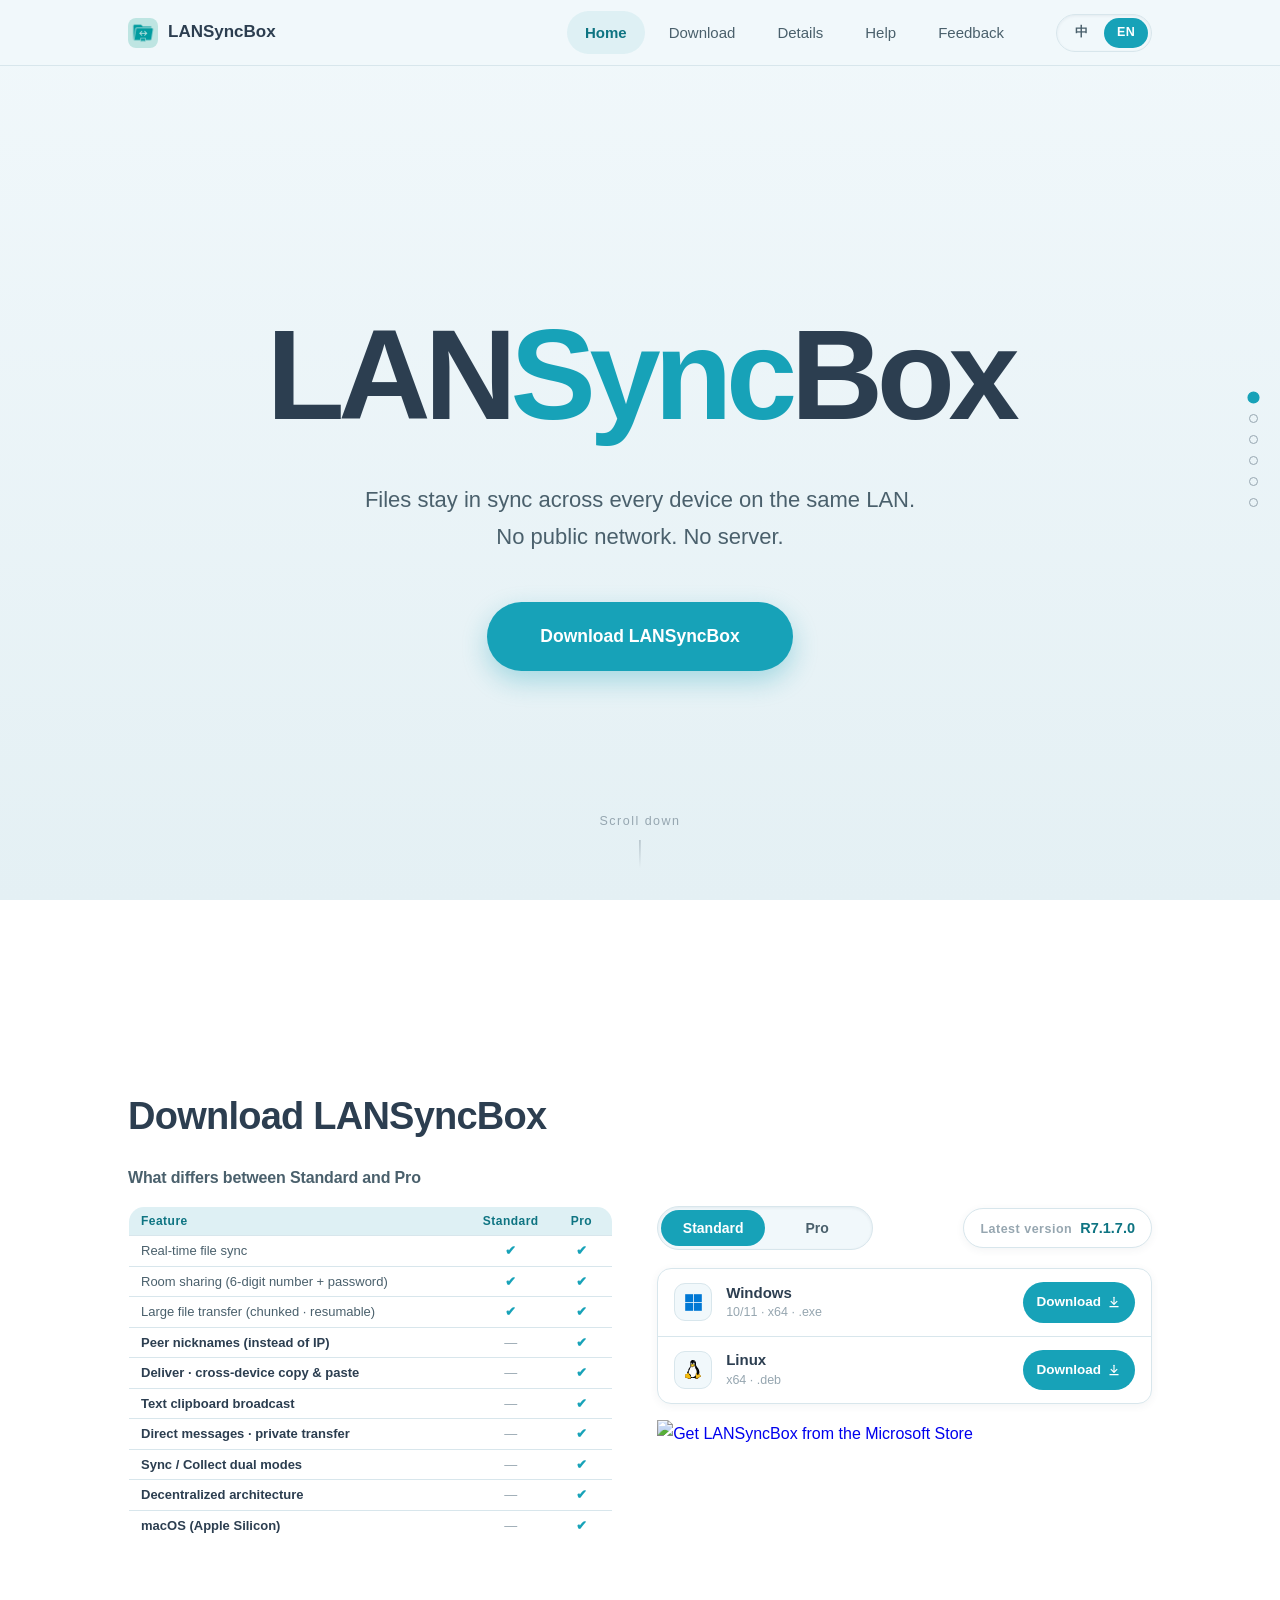
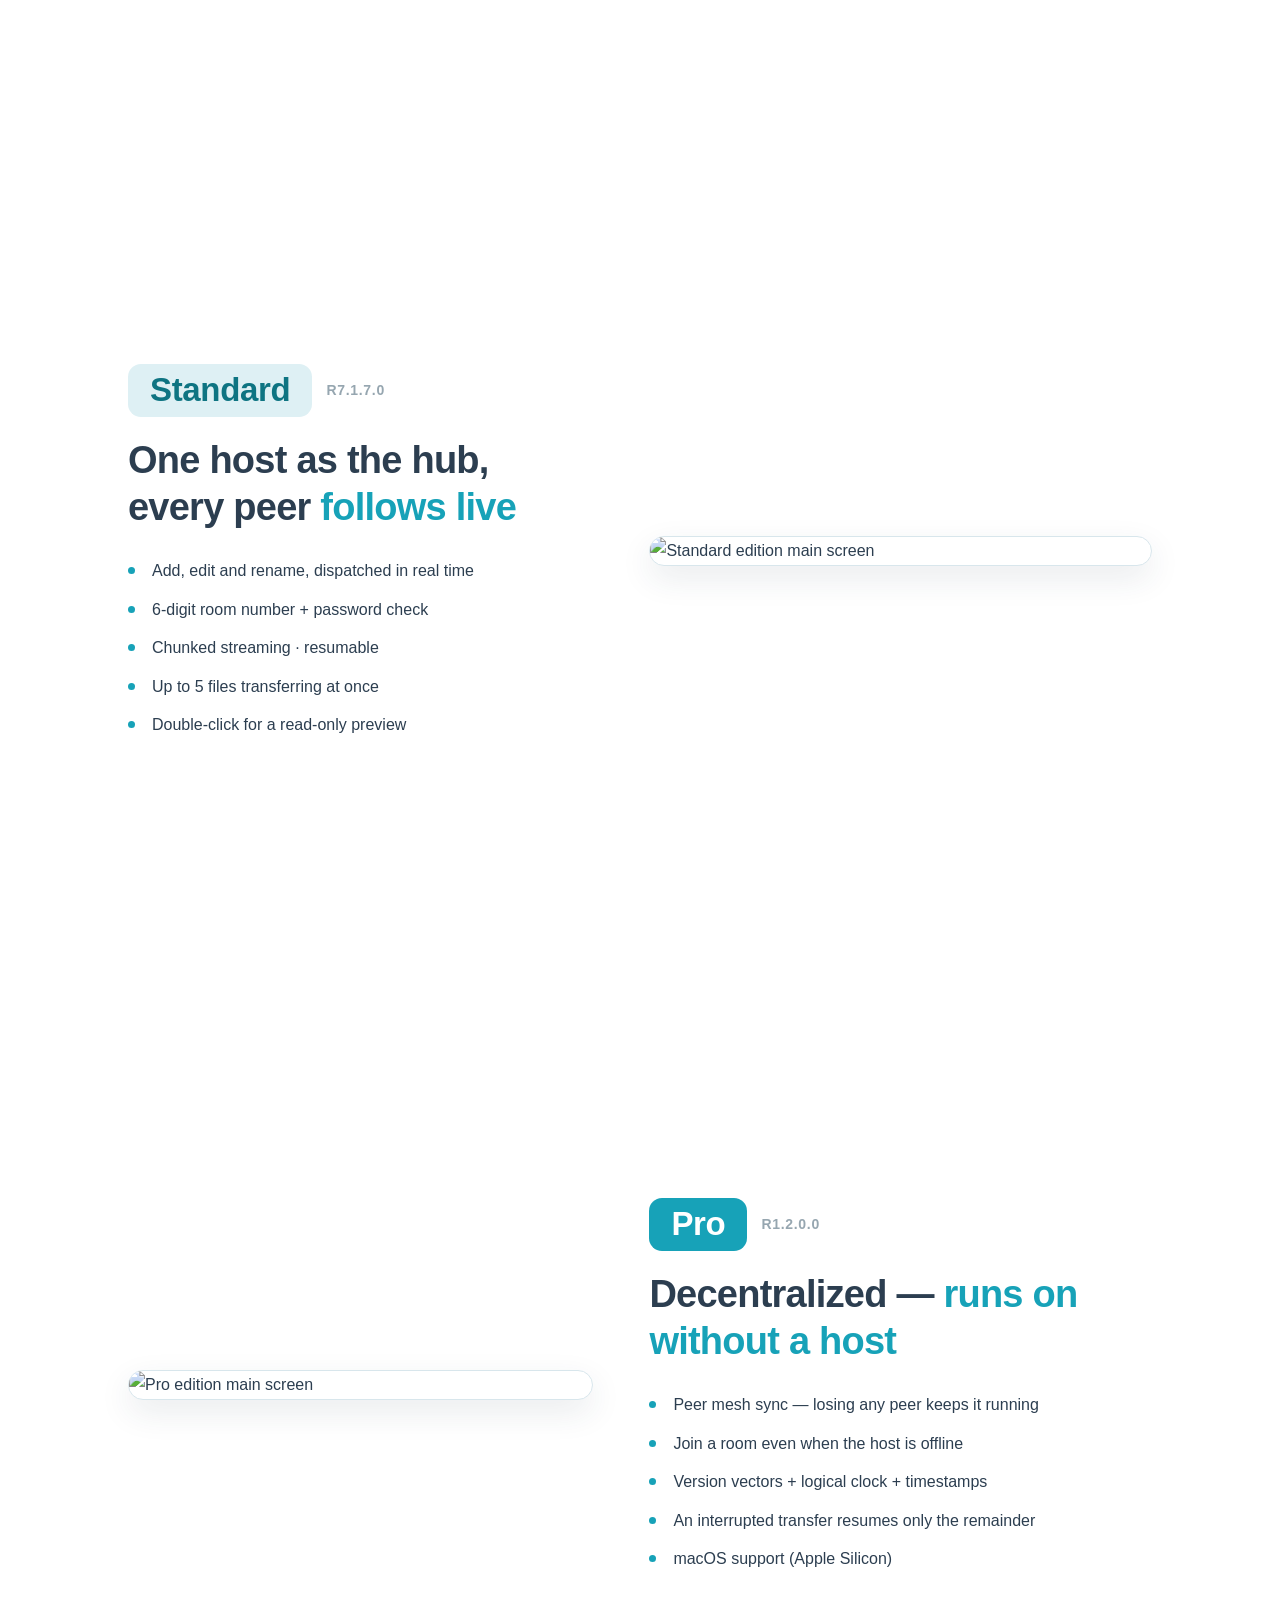
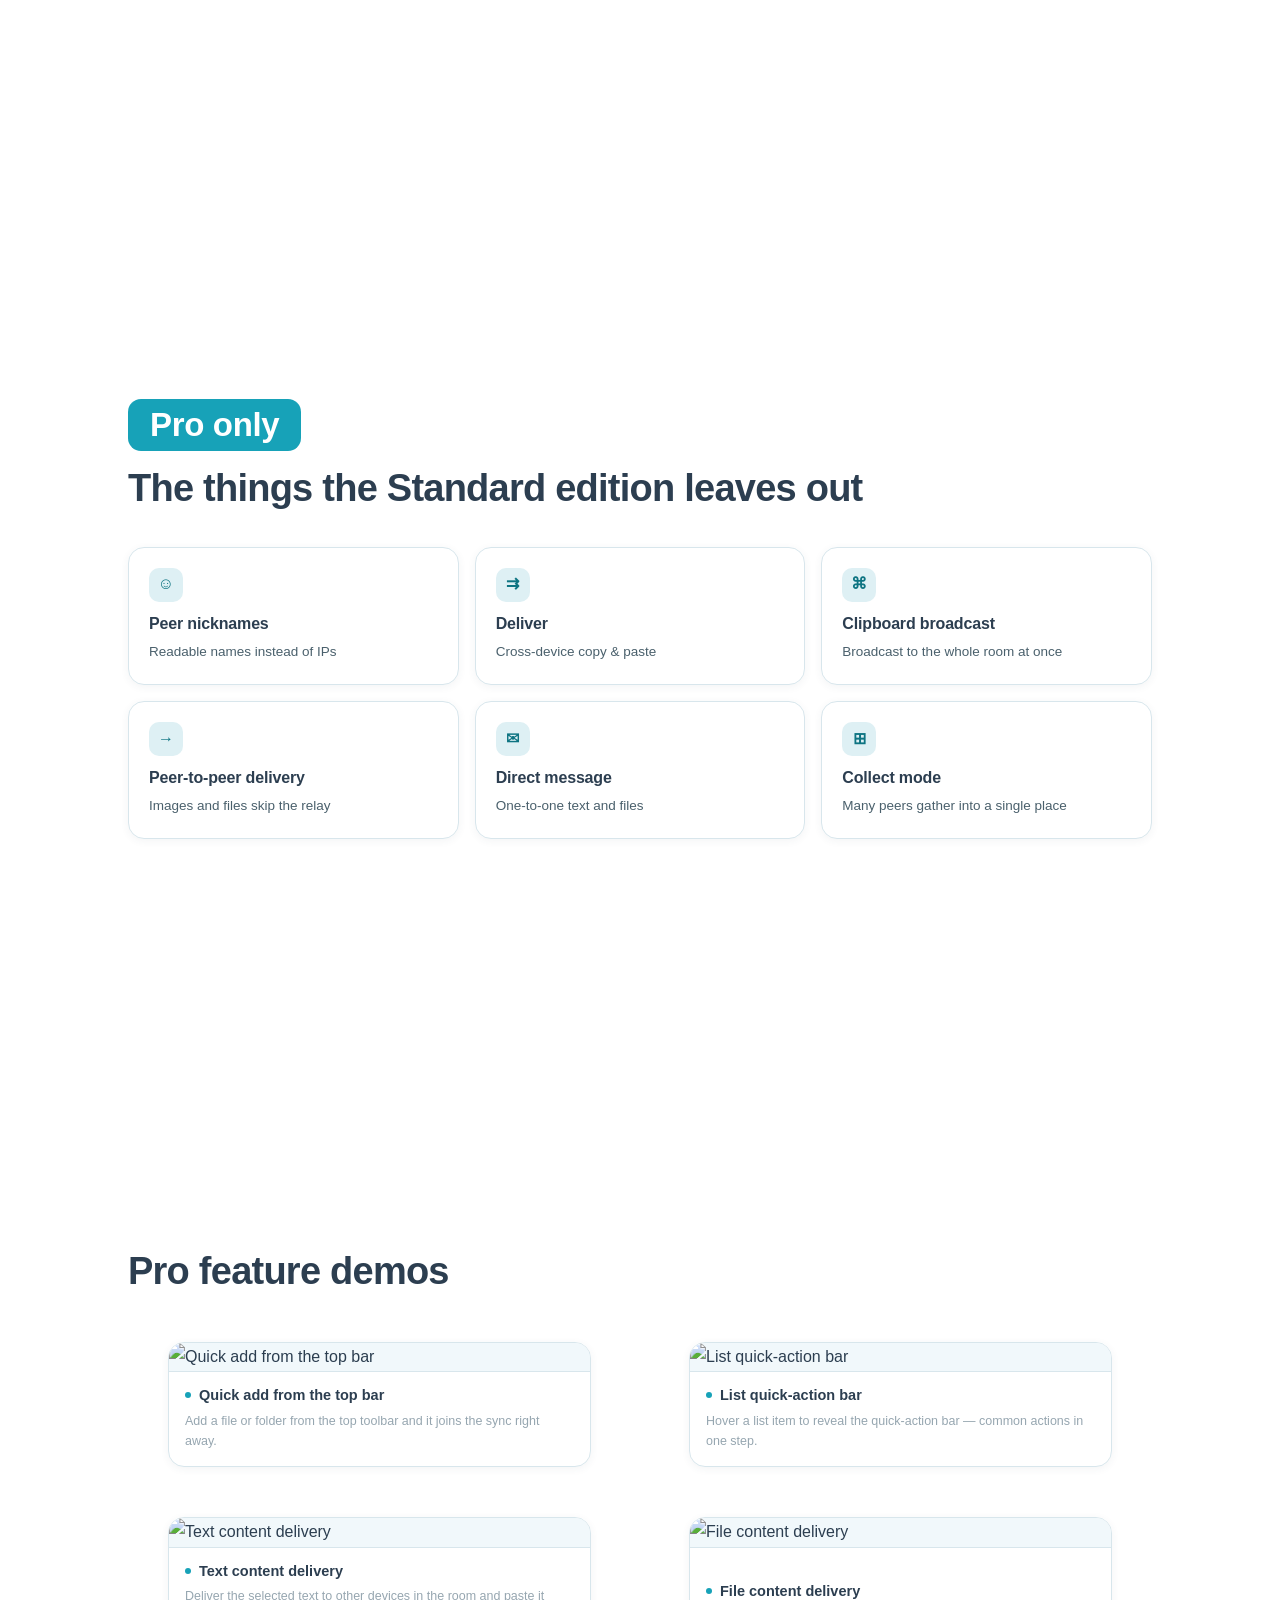
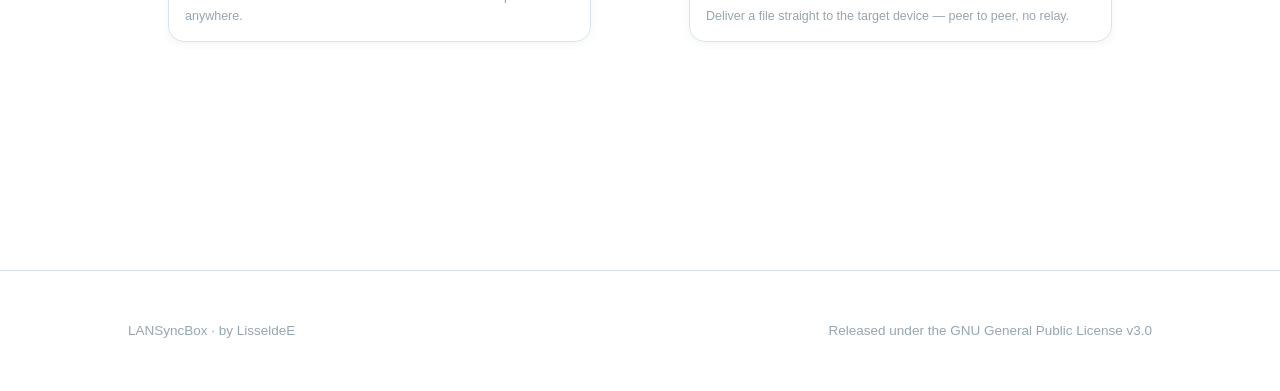
==== en/index.html @ ac117032 "26.10.16.1" ====
<!DOCTYPE html>
<html lang="en">
<head>
    <meta charset="UTF-8">
    <meta name="viewport" content="width=device-width, initial-scale=1.0">
    <title>LANSyncBox · Real-time LAN File Sync</title>
    <meta name="description" content="LANSyncBox is a cross-platform tool built for real-time file synchronization over a local network.">
    <link rel="icon" href="../assets/images/icon/lansyncbox.ico" type="image/x-icon">
    <link rel="stylesheet" href="../assets/css/style.css">
    <style>
        /* ---------- Page loader (ported from the author's site, recolored) ---------- */
        .page-loader {
            position: fixed; top: 0; left: 0; width: 100%; height: 100%;
            background: linear-gradient(180deg, #F1F8FB 0%, #E4F0F4 100%);
            display: flex; flex-direction: column; align-items: center; justify-content: center;
            z-index: 9999;
            transition: opacity .4s ease, visibility .4s ease;
        }
        .page-loader.fade-out { opacity: 0; visibility: hidden; pointer-events: none; }
        /* Skewed scanning bar */
        .loader-scanner {
            width: 80px; height: 8px; background: #D8E6EC;
            transform: skewX(-20deg); border-radius: 2px;
            position: relative; overflow: hidden;
            box-shadow: 0 0 10px rgba(23, 162, 184, .12);
        }
        .loader-scanner::before {
            content: ''; position: absolute; top: 0; left: 0; width: 30%; height: 100%;
            background: linear-gradient(90deg, transparent 0%, #17A2B8 50%, transparent 100%);
            animation: loaderScan 1.2s ease-in-out infinite;
        }
        /* Trailing bars */
        .loader-trails { display: flex; gap: 4px; margin-top: 6px; transform: skewX(-20deg); }
        .loader-trail {
            width: 12px; height: 3px; background: #D8E6EC; border-radius: 1px;
            animation: loaderTrail 1.2s ease-in-out infinite;
        }
        .loader-trail:nth-child(1) { animation-delay: 0s; opacity: .3; }
        .loader-trail:nth-child(2) { animation-delay: .15s; opacity: .5; }
        .loader-trail:nth-child(3) { animation-delay: .3s; opacity: .7; }
        .loader-trail:nth-child(4) { animation-delay: .45s; opacity: .9; }
        @keyframes loaderScan { 0% { left: -30%; } 100% { left: 100%; } }
        @keyframes loaderTrail {
            0%, 100% { opacity: .2; background: #D8E6EC; }
            50% { opacity: 1; background: #17A2B8; }
        }
        .loader-text { margin-top: 1.2rem; font-size: .85rem; color: #96A6B0; letter-spacing: .08em; }
        @media (prefers-reduced-motion: reduce) {
            .loader-scanner::before, .loader-trail { animation: none; }
        }
    </style>
</head>
<body>

<!-- Page loader -->
<div class="page-loader" id="pageLoader">
    <div class="loader-scanner"></div>
    <div class="loader-trails">
        <div class="loader-trail"></div>
        <div class="loader-trail"></div>
        <div class="loader-trail"></div>
        <div class="loader-trail"></div>
    </div>
    <div class="loader-text" data-i18n="loading.default">Loading...</div>
</div>
<script>
    // Fades out as soon as resources are ready, or after a 1.8s timeout — whichever comes first.
    // A 350ms minimum avoids a jarring flash on cached loads.
    (function () {
        var el = document.getElementById('pageLoader');
        if (!el) return;
        var t0 = Date.now(), done = false;
        function hide() {
            if (done) return;
            done = true;
            window.setTimeout(function () {
                el.classList.add('fade-out');
                window.setTimeout(function () { el.style.display = 'none'; }, 460);
            }, Math.max(0, 350 - (Date.now() - t0)));
        }
        if (document.readyState === 'complete') hide();
        else {
            window.addEventListener('load', hide);
            window.setTimeout(hide, 1800);
        }
    })();
</script>

<!-- Navbar -->
<nav class="navbar">
    <div class="container">
        <a class="brand" href="#top">
            <img src="../assets/images/icon/lansyncbox.png" alt="">
            <span>LANSyncBox</span>
        </a>
        <div class="tabs">
            <a class="tab active" href="#top" data-i18n="nav.home" data-nav="home">Home</a>
            <a class="tab" href="#download" data-i18n="nav.download" data-nav="download">Download</a>
            <a class="tab" href="#details" data-i18n="nav.details" data-nav="details">Details</a>
            <a class="tab" href="https://github.com/LisseldeE/LANSyncBox/wiki" target="_blank" rel="noopener" data-i18n="nav.help">Help</a>
            <a class="tab" href="https://github.com/LisseldeE/LANSyncBox/issues" target="_blank" rel="noopener" data-i18n="nav.feedback">Feedback</a>
        </div>
        <div class="lang" data-active="en" role="group" aria-label="语言 / Language">
            <span class="lang-slider" aria-hidden="true"></span>
            <button class="lang-option" type="button" data-lang="zh-cn" aria-pressed="false">中</button>
            <button class="lang-option" type="button" data-lang="en" aria-pressed="false">EN</button>
        </div>
    </div>
</nav>

<span id="top"></span>

<main>

<!-- ===== Segment 1 · Hero ===== -->
<section class="screen hero-min">
    <div class="container">
        <h1 class="title">LAN<span class="accent">Sync</span>Box</h1>
        <p class="tagline"><span data-i18n="hero.tagline.1">Files stay in sync across every device on the same LAN.</span><br><span data-i18n="hero.tagline.2">No public network. No server.</span></p>
        <a class="btn btn-primary btn-lg" href="#download" data-i18n="hero.cta.download">Download LANSyncBox</a>
    </div>
    <div class="scroll-hint" data-i18n="hero.scroll">Scroll down</div>
</section>

<!-- ===== Segment 2 · Download ===== -->
<section class="screen" id="download">
    <div class="container">
        <h2 class="headline" style="margin-bottom:28px" data-i18n="download.headline">Download LANSyncBox</h2>
        <h3 class="dl-sub" data-i18n="compare.headline">What differs between Standard and Pro</h3>
        <div class="dl-grid">

            <!-- Left: condensed comparison -->
            <div class="dl-left">
                <table class="compare compare-mini">
                    <thead>
                        <tr>
                            <th data-i18n="editions.col.feature">Feature</th>
                            <th data-i18n="editions.col.standard">Standard</th>
                            <th data-i18n="editions.col.pro">Pro</th>
                        </tr>
                    </thead>
                    <tbody>
                        <tr><td data-i18n="editions.row.realtime">Real-time file sync</td><td class="yes">✔</td><td class="yes">✔</td></tr>
                        <tr><td data-i18n="editions.row.room">Room sharing (6-digit number + password)</td><td class="yes">✔</td><td class="yes">✔</td></tr>
                        <tr><td data-i18n="editions.row.transfer">Large file transfer (chunked · resumable)</td><td class="yes">✔</td><td class="yes">✔</td></tr>
                        <tr><td class="pro-only" data-i18n="editions.row.nickname">Peer nicknames (instead of IP)</td><td class="no">—</td><td class="yes">✔</td></tr>
                        <tr><td class="pro-only" data-i18n="editions.row.deliver">Deliver · cross-device copy &amp; paste</td><td class="no">—</td><td class="yes">✔</td></tr>
                        <tr><td class="pro-only" data-i18n="editions.row.clipboard">Text clipboard broadcast</td><td class="no">—</td><td class="yes">✔</td></tr>
                        <tr><td class="pro-only" data-i18n="editions.row.dm">Direct messages · private transfer</td><td class="no">—</td><td class="yes">✔</td></tr>
                        <tr><td class="pro-only" data-i18n="editions.row.mode">Sync / Collect dual modes</td><td class="no">—</td><td class="yes">✔</td></tr>
                        <tr><td class="pro-only" data-i18n="editions.row.decentralized">Decentralized architecture</td><td class="no">—</td><td class="yes">✔</td></tr>
                        <tr><td class="pro-only" data-i18n="editions.row.macos">macOS (Apple Silicon)</td><td class="no">—</td><td class="yes">✔</td></tr>
                    </tbody>
                </table>
            </div>

            <!-- Right: edition switch + latest version + per-platform downloads -->
            <div class="dl-right" data-version="std">
                <div class="dl-topbar">
                    <div class="ver-switch" role="group" aria-label="Select edition" data-i18n-aria-label="dl.aria">
                        <span class="ver-slider" aria-hidden="true"></span>
                        <button class="ver-option" type="button" data-version="std" data-i18n="std.name">Standard</button>
                        <button class="ver-option" type="button" data-version="pro" data-i18n="pro.name">Pro</button>
                    </div>
                    <p class="dl-ver" data-edition="std"><span data-i18n="dl.latest">Latest version</span><b data-ver-num="std">R7.1.7.0</b></p>
                    <p class="dl-ver" data-edition="pro"><span data-i18n="dl.latest">Latest version</span><b data-ver-num="pro">R1.2.0.0</b></p>
                </div>

                <div class="dl-panels">
                    <!-- Standard: Windows + Linux — Gitee on the Chinese page, GitHub on the English page -->
                    <div class="dl-panel" data-version="std">
                        <div class="dl-list">
                            <a class="dl-row dl-btn" data-edition="std" data-os="win"
                               href="https://github.com/LisseldeE/LANSyncBox/releases">
                                <span class="dl-row-ico" aria-hidden="true">
                                    <svg viewBox="0 0 24 24" fill="#0078D4" aria-hidden="true"><rect x="1.5" y="1.5" width="10" height="10"/><rect x="12.5" y="1.5" width="10" height="10"/><rect x="1.5" y="12.5" width="10" height="10"/><rect x="12.5" y="12.5" width="10" height="10"/></svg>
                                </span>
                                <span class="dl-plat-info">
                                    <span class="dl-os">Windows</span>
                                    <span class="dl-arch">10/11 · x64 · .exe</span>
                                </span>
                                <span class="dl-row-go"><span data-i18n="dl.download">Download</span>
                                    <svg viewBox="0 0 24 24" aria-hidden="true" fill="none" stroke="currentColor" stroke-width="2" stroke-linecap="round" stroke-linejoin="round"><path d="M12 4v11"/><path d="M7 11l5 5 5-5"/><path d="M5 20h14"/></svg>
                                </span>
                            </a>
                            <a class="dl-row dl-btn" data-edition="std" data-os="linux"
                               href="https://github.com/LisseldeE/LANSyncBox/releases">
                                <span class="dl-row-ico" aria-hidden="true">
                                    <img class="dl-os-tux" src="../assets/images/icon/os-linux.svg" alt="">
                                </span>
                                <span class="dl-plat-info">
                                    <span class="dl-os">Linux</span>
                                    <span class="dl-arch">x64 · .deb</span>
                                </span>
                                <span class="dl-row-go"><span data-i18n="dl.download">Download</span>
                                    <svg viewBox="0 0 24 24" aria-hidden="true" fill="none" stroke="currentColor" stroke-width="2" stroke-linecap="round" stroke-linejoin="round"><path d="M12 4v11"/><path d="M7 11l5 5 5-5"/><path d="M5 20h14"/></svg>
                                </span>
                            </a>
                        </div>
                        <div class="dl-foot">
                            <a class="dl-store" data-edition="std" target="_blank" rel="noopener"
                               href="https://apps.microsoft.com/detail/9nsjvp7fxkm3?referrer=appbadge&amp;mode=full">
                                <img class="dl-ms-badge" data-i18n-src="dl.store.badge"
                                     src="https://get.microsoft.com/images/en-us%20dark.svg"
                                     alt="Get LANSyncBox from the Microsoft Store" data-i18n-alt="dl.store.alt">
                            </a>
                        </div>
                    </div>

                    <!-- Pro: Windows + Linux + macOS — always GitHub -->
                    <div class="dl-panel" data-version="pro">
                        <div class="dl-list">
                            <a class="dl-row dl-btn" data-edition="pro" data-os="win"
                               href="https://github.com/LisseldeE/LANSyncBox/releases">
                                <span class="dl-row-ico" aria-hidden="true">
                                    <svg viewBox="0 0 24 24" fill="#0078D4" aria-hidden="true"><rect x="1.5" y="1.5" width="10" height="10"/><rect x="12.5" y="1.5" width="10" height="10"/><rect x="1.5" y="12.5" width="10" height="10"/><rect x="12.5" y="12.5" width="10" height="10"/></svg>
                                </span>
                                <span class="dl-plat-info">
                                    <span class="dl-os">Windows</span>
                                    <span class="dl-arch">10/11 · x64 · .exe</span>
                                </span>
                                <span class="dl-row-go"><span data-i18n="dl.download">Download</span>
                                    <svg viewBox="0 0 24 24" aria-hidden="true" fill="none" stroke="currentColor" stroke-width="2" stroke-linecap="round" stroke-linejoin="round"><path d="M12 4v11"/><path d="M7 11l5 5 5-5"/><path d="M5 20h14"/></svg>
                                </span>
                            </a>
                            <a class="dl-row dl-btn" data-edition="pro" data-os="linux"
                               href="https://github.com/LisseldeE/LANSyncBox/releases">
                                <span class="dl-row-ico" aria-hidden="true">
                                    <img class="dl-os-tux" src="../assets/images/icon/os-linux.svg" alt="">
                                </span>
                                <span class="dl-plat-info">
                                    <span class="dl-os">Linux</span>
                                    <span class="dl-arch">x64 · .deb</span>
                                </span>
                                <span class="dl-row-go"><span data-i18n="dl.download">Download</span>
                                    <svg viewBox="0 0 24 24" aria-hidden="true" fill="none" stroke="currentColor" stroke-width="2" stroke-linecap="round" stroke-linejoin="round"><path d="M12 4v11"/><path d="M7 11l5 5 5-5"/><path d="M5 20h14"/></svg>
                                </span>
                            </a>
                            <a class="dl-row dl-btn" data-edition="pro" data-os="mac"
                               href="https://github.com/LisseldeE/LANSyncBox/releases">
                                <span class="dl-row-ico" aria-hidden="true">
                                    <svg viewBox="0 0 24 24" fill="#000000"><path d="M12.152 6.896c-.948 0-2.415-1.078-3.96-1.04-2.04.027-3.91 1.183-4.961 3.014-2.117 3.675-.546 9.103 1.519 12.09 1.013 1.454 2.208 3.09 3.792 3.039 1.52-.065 2.09-.987 3.935-.987 1.831 0 2.35.987 3.96.948 1.637-.026 2.676-1.48 3.676-2.948 1.156-1.688 1.636-3.325 1.662-3.415-.039-.013-3.182-1.221-3.22-4.857-.026-3.04 2.48-4.494 2.597-4.559-1.429-2.09-3.623-2.324-4.39-2.376-2-.156-3.675 1.09-4.61 1.09zM15.53 3.83c.843-1.012 1.4-2.427 1.245-3.83-1.207.052-2.662.805-3.532 1.818-.78.896-1.454 2.338-1.273 3.714 1.338.104 2.715-.688 3.559-1.701"/></svg>
                                </span>
                                <span class="dl-plat-info">
                                    <span class="dl-os">macOS</span>
                                    <span class="dl-arch">Apple Silicon · .dmg</span>
                                </span>
                                <span class="dl-row-go"><span data-i18n="dl.download">Download</span>
                                    <svg viewBox="0 0 24 24" aria-hidden="true" fill="none" stroke="currentColor" stroke-width="2" stroke-linecap="round" stroke-linejoin="round"><path d="M12 4v11"/><path d="M7 11l5 5 5-5"/><path d="M5 20h14"/></svg>
                                </span>
                            </a>
                        </div>
                        <div class="dl-foot">
                            <a class="dl-store" data-edition="pro" target="_blank" rel="noopener"
                               href="https://apps.microsoft.com/detail/9n4g6w3rm3q6?referrer=appbadge&amp;mode=full">
                                <img class="dl-ms-badge" data-i18n-src="dl.store.badge"
                                     src="https://get.microsoft.com/images/en-us%20dark.svg"
                                     alt="Get LANSyncBox from the Microsoft Store" data-i18n-alt="dl.store.alt">
                            </a>
                        </div>
                    </div>
                </div>
            </div>

        </div>
    </div>
</section>

<!-- ===== Segment 3 · Standard (navbar "Details" anchor) ===== -->
<section class="screen" id="details">
    <div class="container split">
        <div class="split-text">
            <div class="edition">
                <span class="edition-name" data-i18n="std.name">Standard</span>
                <span class="edition-ver">R7.1.7.0</span>
            </div>
            <h2 class="headline"><span data-i18n="std.headline.pre">One host as the hub, every peer </span><span class="accent" data-i18n="std.headline.acc">follows live</span></h2>
            <ul class="blist">
                <li data-i18n="std.b1">Add, edit and rename, dispatched in real time</li>
                <li data-i18n="std.b2">6-digit room number + password check</li>
                <li data-i18n="std.b3">Chunked streaming · resumable</li>
                <li data-i18n="std.b4">Up to 5 files transferring at once</li>
                <li data-i18n="std.b5">Double-click for a read-only preview</li>
            </ul>
        </div>
        <div class="split-media shot">
            <img src="https://lisseldee.github.io/assets/images/webp/1-1.webp" alt="Standard edition main screen" data-i18n-alt="std.alt">
        </div>
    </div>
</section>

<!-- ===== Segment 4 · Pro ===== -->
<section class="screen">
    <div class="container split flip">
        <div class="split-text">
            <div class="edition is-pro">
                <span class="edition-name" data-i18n="pro.name">Pro</span>
                <span class="edition-ver">R1.2.0.0</span>
            </div>
            <h2 class="headline"><span data-i18n="pro.headline.pre">Decentralized — </span><span class="accent" data-i18n="pro.headline.acc">runs on without a host</span></h2>
            <ul class="blist">
                <li data-i18n="pro.b1">Peer mesh sync — losing any peer keeps it running</li>
                <li data-i18n="pro.b2">Join a room even when the host is offline</li>
                <li data-i18n="pro.b3">Version vectors + logical clock + timestamps</li>
                <li data-i18n="pro.b4">An interrupted transfer resumes only the remainder</li>
                <li data-i18n="pro.b5">macOS support (Apple Silicon)</li>
            </ul>
        </div>
        <div class="split-media shot">
            <img src="https://lisseldee.github.io/assets/images/webp/1p-1.webp" alt="Pro edition main screen" data-i18n-alt="pro.alt">
        </div>
    </div>
</section>

<!-- ===== Segment 5 · Pro only ===== -->
<section class="screen">
    <div class="container">
        <div class="edition is-pro" style="margin-bottom:14px">
            <span class="edition-name" data-i18n="proonly.badge">Pro only</span>
        </div>
        <h2 class="headline" style="margin-bottom:34px" data-i18n="proonly.headline">The things the Standard edition leaves out</h2>
        <div class="tiles">
            <div class="tile">
                <div class="tile-ico">☺</div>
                <h3 data-i18n="proonly.t1.title">Peer nicknames</h3>
                <p data-i18n="proonly.t1.desc">Readable names instead of IPs</p>
            </div>
            <div class="tile">
                <div class="tile-ico">⇉</div>
                <h3 data-i18n="proonly.t2.title">Deliver</h3>
                <p data-i18n="proonly.t2.desc">Cross-device copy &amp; paste</p>
            </div>
            <div class="tile">
                <div class="tile-ico">⌘</div>
                <h3 data-i18n="proonly.t3.title">Clipboard broadcast</h3>
                <p data-i18n="proonly.t3.desc">Broadcast to the whole room at once</p>
            </div>
            <div class="tile">
                <div class="tile-ico">→</div>
                <h3 data-i18n="proonly.t4.title">Peer-to-peer delivery</h3>
                <p data-i18n="proonly.t4.desc">Images and files skip the relay</p>
            </div>
            <div class="tile">
                <div class="tile-ico">✉</div>
                <h3 data-i18n="proonly.t5.title">Direct message</h3>
                <p data-i18n="proonly.t5.desc">One-to-one text and files</p>
            </div>
            <div class="tile">
                <div class="tile-ico">⊞</div>
                <h3 data-i18n="proonly.t6.title">Collect mode</h3>
                <p data-i18n="proonly.t6.desc">Many peers gather into a single place</p>
            </div>
        </div>
    </div>
</section>

<!-- ===== Segment 6 · Pro feature demos ===== -->
<section class="screen">
    <div class="container">
        <h2 class="headline" style="margin-bottom:30px" data-i18n="demos.headline">Pro feature demos</h2>
        <div class="demos">
            <figure class="demo">
                <img src="https://lisseldee.github.io/assets/images/gif/1p-1.gif" alt="Quick add from the top bar" data-i18n-alt="demos.d1.cap" loading="lazy">
                <figcaption>
                    <b data-i18n="demos.d1.cap">Quick add from the top bar</b>
                    <span data-i18n="demos.d1.desc">Add a file or folder from the top toolbar and it joins the sync right away.</span>
                </figcaption>
            </figure>
            <figure class="demo">
                <img src="https://lisseldee.github.io/assets/images/gif/1p-2.gif" alt="List quick-action bar" data-i18n-alt="demos.d2.cap" loading="lazy">
                <figcaption>
                    <b data-i18n="demos.d2.cap">List quick-action bar</b>
                    <span data-i18n="demos.d2.desc">Hover a list item to reveal the quick-action bar — common actions in one step.</span>
                </figcaption>
            </figure>
            <figure class="demo">
                <img src="https://lisseldee.github.io/assets/images/gif/1p-3.gif" alt="Text content delivery" data-i18n-alt="demos.d3.cap" loading="lazy">
                <figcaption>
                    <b data-i18n="demos.d3.cap">Text content delivery</b>
                    <span data-i18n="demos.d3.desc">Deliver the selected text to other devices in the room and paste it anywhere.</span>
                </figcaption>
            </figure>
            <figure class="demo">
                <img src="https://lisseldee.github.io/assets/images/gif/1p-4.gif" alt="File content delivery" data-i18n-alt="demos.d4.cap" loading="lazy">
                <figcaption>
                    <b data-i18n="demos.d4.cap">File content delivery</b>
                    <span data-i18n="demos.d4.desc">Deliver a file straight to the target device — peer to peer, no relay.</span>
                </figcaption>
            </figure>
        </div>
    </div>
</section>

</main>

<footer class="footer">
    <div class="container">
        <span>LANSyncBox · by LisseldeE</span>
        <span data-i18n="footer.license.note">Released under the GNU General Public License v3.0</span>
    </div>
</footer>

<div class="dots" id="dots"></div>

<script src="../assets/js/i18n.js"></script>
<script src="../assets/js/main.js"></script>
</body>
</html>
---- assets/css/style.css ----
/* ============================================================
   LANSyncBox 官网 · 站点样式
   由 temp/web-preview/base.css 与 3.html 的 <style> 合并而成。
   配色（取自既有构建常量，勿改）：
     焦点色 #17A2B8 · 深青 #0E7482 · 浅青 #DEF0F4
     主文字 #2C3E50 · 副文字 #4A606C · 弱文字 #96A6B0
     背景 #F1F8FB → #E4F0F4 · 描边 #D8E6EC
   ============================================================ */

:root {
    --accent: #17A2B8;
    --accent-dark: #0E7482;
    --accent-soft: #DEF0F4;
    --dark: #2C3E50;
    --sub: #4A606C;
    --faint: #96A6B0;
    --bg-top: #F1F8FB;
    --bg-bot: #E4F0F4;
    --line: #D8E6EC;
    --white: #FFFFFF;
    --grey: #6C757D;

    --radius: 14px;
    --radius-lg: 20px;
    --shadow-sm: 0 2px 8px rgba(44, 62, 80, .06);
    --shadow: 0 12px 32px rgba(44, 62, 80, .10);
    --shadow-lg: 0 24px 60px rgba(44, 62, 80, .14);

    --nav-h: 66px;
    --maxw: 1080px;

    --font: 'Segoe UI', -apple-system, BlinkMacSystemFont, 'PingFang SC',
        'Microsoft YaHei', 'Hiragino Sans GB', sans-serif;
}

* { box-sizing: border-box; }

html {
    scroll-behavior: smooth;
    /* 分段吸附滑动：mandatory 才是真正的整屏分段；
       proximity 只在「靠近」边界时才吸附，自由滚动因此看起来完全不分段 */
    scroll-snap-type: y mandatory;
    scroll-padding-top: var(--nav-h);
    /* 关闭滚动锚定：屏内内容高度变化（如切换下载版本）时不自动挪动视口 */
    overflow-anchor: none;
}

body {
    margin: 0;
    color: var(--dark);
    font-family: var(--font);
    font-size: 16px;
    line-height: 1.8;
    background: linear-gradient(180deg, var(--bg-top) 0%, var(--bg-bot) 100%);
    background-attachment: fixed;
    -webkit-font-smoothing: antialiased;
}

img { max-width: 100%; display: block; }
h1, h2, h3 { margin: 0; line-height: 1.25; font-weight: 700; letter-spacing: -.01em; }
p { margin: 0; }

.container { width: 100%; max-width: var(--maxw); margin: 0 auto; padding: 0 28px; }

/* ---------- 顶栏 ---------- */
.navbar {
    position: sticky; top: 0; z-index: 50;
    height: var(--nav-h);
    display: flex; align-items: center;
    background: rgba(241, 248, 251, .86);
    backdrop-filter: blur(14px);
    border-bottom: 1px solid var(--line);
}
.navbar .container { display: flex; align-items: center; gap: 20px; }
.brand { display: flex; align-items: center; gap: 10px; text-decoration: none; color: var(--dark); font-weight: 700; font-size: 17px; }
.brand img { width: 30px; height: 30px; border-radius: 8px; }

.tabs { margin-left: auto; display: flex; align-items: center; gap: 6px; }
.tab {
    padding: 8px 18px; border-radius: 999px;
    color: var(--sub); font-size: 15px; text-decoration: none;
    transition: background .2s ease, color .2s ease;
}
.tab:hover { background: var(--white); color: var(--dark); }
.tab.active { background: var(--accent-soft); color: var(--accent-dark); font-weight: 600; }

/* ---------- 语言切换：中 / EN 双段滑块 ---------- */
.lang {
    --opt-w: 44px;
    --pad: 3px;
    position: relative; display: inline-flex; align-items: center;
    margin-left: 14px; padding: var(--pad);
    background: var(--bg-top); border: 1px solid var(--line);
    border-radius: 999px;
    box-shadow: inset 0 1px 3px rgba(44, 62, 80, .07);
}
.lang-slider {
    position: absolute; top: var(--pad); left: var(--pad); bottom: var(--pad);
    width: var(--opt-w);
    border-radius: 999px;
    background: var(--accent);
    transition: transform .38s cubic-bezier(.34, 1.35, .5, 1);
    will-change: transform;
}
.lang[data-active="en"] .lang-slider { transform: translateX(var(--opt-w)); }
.lang-option {
    position: relative; z-index: 1;
    width: var(--opt-w); height: 30px;
    display: inline-flex; align-items: center; justify-content: center;
    border: 0; background: transparent; cursor: pointer;
    font: inherit; font-size: 12.5px; font-weight: 700; line-height: 1; letter-spacing: .02em;
    color: var(--sub); border-radius: 999px;
    transition: color .2s ease, transform .18s ease;
}
.lang-option:hover { color: var(--dark); }
.lang-option:active { transform: scale(.9); }
.lang-option.active { color: #fff; }
.lang-option.active:active { transform: none; }
.lang-option:focus-visible { outline: 2px solid var(--accent-dark); outline-offset: 3px; }

/* 切换语言：仅声明过 i18n 的文案做柔和交叉淡入，页面不整体变暗 */
[data-i18n] { transition: opacity .16s ease; }
body.i18n-switching [data-i18n] { opacity: .16; }

@media (prefers-reduced-motion: reduce) {
    .lang-slider,
    .lang-option,
    [data-i18n] { transition: none; }
    body.i18n-switching [data-i18n] { opacity: 1; }
}

/* ---------- 分段 ---------- */
.seg { padding: 110px 0; }
.seg-hero { min-height: calc(100vh - var(--nav-h)); display: flex; align-items: center; padding: 80px 0; }
.seg-tight { padding: 88px 0; }
.divider { height: 1px; background: var(--line); max-width: var(--maxw); margin: 0 auto; }

/* ---------- 文案 ---------- */
.eyebrow {
    display: inline-flex; align-items: center; gap: 8px;
    background: var(--white); border: 1px solid var(--line);
    color: var(--accent-dark); font-size: 13px; font-weight: 600;
    padding: 6px 16px; border-radius: 999px;
    box-shadow: var(--shadow-sm);
}
.eyebrow .dot { width: 7px; height: 7px; border-radius: 50%; background: var(--accent); }

.title {
    font-size: clamp(46px, 7.6vw, 92px);
    letter-spacing: -.035em;
    color: var(--dark);
}
.title .accent { color: var(--accent); }

.tagline {
    font-size: clamp(17px, 2vw, 22px);
    color: var(--sub);
    line-height: 1.7;
    font-weight: 400;
}
.lede { color: var(--sub); font-size: 16.5px; }

.section-title { font-size: 30px; }
.section-title .accent { color: var(--accent); }
.section-sub { color: var(--faint); font-size: 15px; margin-top: 10px; }

/* ---------- 按钮 ---------- */
.btn {
    display: inline-flex; align-items: center; gap: 10px;
    padding: 15px 38px; border-radius: 999px;
    font-size: 16px; font-weight: 600; text-decoration: none;
    border: 1px solid transparent; cursor: pointer;
    transition: transform .18s ease, box-shadow .18s ease, background .18s ease;
}
.btn-primary { background: var(--accent); color: #fff; box-shadow: 0 10px 26px rgba(23, 162, 184, .32); }
.btn-primary:hover { background: var(--accent-dark); transform: translateY(-2px); box-shadow: 0 16px 34px rgba(23, 162, 184, .38); }
.btn-ghost { background: var(--white); color: var(--dark); border-color: var(--line); box-shadow: var(--shadow-sm); }
.btn-ghost:hover { border-color: var(--accent); color: var(--accent-dark); transform: translateY(-2px); }
.btn-lg { padding: 18px 52px; font-size: 17.5px; }
.btn-sm { padding: 10px 22px; font-size: 14px; }

/* ---------- 卡片 ---------- */
.cards { display: grid; gap: 20px; }
.cards-2 { grid-template-columns: repeat(2, 1fr); }
.cards-3 { grid-template-columns: repeat(3, 1fr); }
.cards-4 { grid-template-columns: repeat(4, 1fr); }

.card {
    background: var(--white);
    border: 1px solid var(--line);
    border-radius: var(--radius-lg);
    padding: 26px;
    box-shadow: var(--shadow-sm);
    transition: transform .2s ease, box-shadow .2s ease, border-color .2s ease;
}
.card:hover { transform: translateY(-4px); box-shadow: var(--shadow); border-color: #C6DDE5; }
.card-ico {
    width: 42px; height: 42px; border-radius: 12px;
    background: var(--accent-soft); color: var(--accent-dark);
    display: flex; align-items: center; justify-content: center;
    font-size: 19px; font-weight: 700; margin-bottom: 16px;
}
.card h3 { font-size: 17.5px; }
.card p { color: var(--sub); font-size: 15px; margin-top: 9px; }

/* ---------- 截图 ---------- */
.shot {
    border-radius: var(--radius-lg);
    border: 1px solid var(--line);
    box-shadow: var(--shadow);
    overflow: hidden;
    background: var(--white);
}
.shot img { width: 100%; }

/* ---------- 下载区：底部官方徽章行 ---------- */
.dl-foot {
    display: flex; flex-wrap: wrap; align-items: center; gap: 12px;
    margin-top: 16px;   /* 紧跟下载清单下方，不贴底 */
}

/* ---------- 页脚 ---------- */
.footer { padding: 48px 0; border-top: 1px solid var(--line); color: var(--faint); font-size: 13.5px; }
.footer .container { display: flex; flex-wrap: wrap; gap: 18px; justify-content: space-between; }

/* ============================================================
   分段吸附滑动 · 首屏 · 版本标签 · 分栏 · 能力方块 · 对比表 · 动图 · 指示器
   （原 3.html 内联样式，合并于此）
   ============================================================ */

.screen {
    min-height: calc(100vh - var(--nav-h));
    scroll-snap-align: start;
    scroll-snap-stop: normal;
    display: flex; flex-direction: column; justify-content: center;
    padding: 72px 0;
    position: relative;
}

/* 首屏 */
.hero-min { text-align: center; }
.hero-min .title { font-size: clamp(56px, 10vw, 138px); letter-spacing: -.05em; margin-bottom: 26px; }
.hero-min .tagline { max-width: 760px; margin: 0 auto 46px; font-size: clamp(17px, 2vw, 22px); }
.scroll-hint {
    position: absolute; left: 50%; bottom: 32px; transform: translateX(-50%);
    color: var(--faint); font-size: 12.5px; letter-spacing: .12em;
    display: flex; flex-direction: column; align-items: center; gap: 8px;
}
.scroll-hint::after {
    content: ''; width: 1px; height: 28px;
    background: linear-gradient(180deg, var(--faint), transparent);
}

/* 版本大标签（一眼可辨） */
.edition { display: flex; align-items: center; gap: 14px; margin-bottom: 20px; }
.edition-name {
    font-size: clamp(25px, 2.8vw, 33px); font-weight: 800; letter-spacing: -.01em;
    color: var(--accent-dark); background: var(--accent-soft);
    padding: 5px 22px; border-radius: 13px; line-height: 1.3;
}
.edition.is-pro .edition-name { background: var(--accent); color: #fff; }
.edition-ver { font-size: 14px; font-weight: 700; color: var(--faint); letter-spacing: .05em; }

.headline { font-size: clamp(25px, 3.2vw, 38px); letter-spacing: -.02em; }
.headline .accent { color: var(--accent); }

/* 左右分栏（图文） */
.split { display: grid; grid-template-columns: 1fr 1.08fr; gap: 56px; align-items: center; }
.split.flip .split-media { order: -1; }

.blist { list-style: none; padding: 0; margin: 26px 0 0; display: grid; gap: 13px; }
.blist li { position: relative; padding-left: 24px; font-size: 16px; color: var(--dark); line-height: 1.6; }
.blist li::before {
    content: ''; position: absolute; left: 0; top: 9px;
    width: 7px; height: 7px; border-radius: 50%; background: var(--accent);
}

/* 能力方块 */
.tiles { display: grid; grid-template-columns: repeat(3, 1fr); gap: 16px; }
.tile {
    background: var(--white); border: 1px solid var(--line);
    border-radius: 16px; padding: 20px; box-shadow: var(--shadow-sm);
    transition: transform .2s ease, box-shadow .2s ease;
}
.tile:hover { transform: translateY(-4px); box-shadow: var(--shadow); }
.tile-ico {
    width: 34px; height: 34px; border-radius: 10px; margin-bottom: 12px;
    background: var(--accent-soft); color: var(--accent-dark);
    display: flex; align-items: center; justify-content: center;
    font-size: 16px; font-weight: 700;
}
.tile h3 { font-size: 16px; }
.tile p { color: var(--sub); font-size: 13.5px; margin-top: 6px; }

/* 版本对比表 */
.compare { width: 100%; border-collapse: collapse; background: var(--white);
    border: 1px solid var(--line); border-radius: 16px; overflow: hidden; }
.compare th, .compare td { padding: 9px 18px; text-align: left; border-bottom: 1px solid var(--line); font-size: 14.5px; }
.compare thead th { background: var(--accent-soft); color: var(--accent-dark); font-size: 13px; letter-spacing: .04em; }
.compare thead th:nth-child(2), .compare thead th:nth-child(3),
.compare td:nth-child(2), .compare td:nth-child(3) { text-align: center; width: 110px; }
.compare tbody tr:last-child td { border-bottom: 0; }
.compare td.pro-only { font-weight: 600; color: var(--dark); }
.compare .yes { color: var(--accent); font-weight: 700; }
.compare .no { color: var(--faint); }

/* 动图演示：2×2 卡片，图下配「标题 + 一句简介」 */
.demos { display: grid; grid-template-columns: repeat(2, 1fr); gap: 18px; }
.demo {
    background: var(--white); border: 1px solid var(--line); border-radius: 16px;
    overflow: hidden; box-shadow: var(--shadow-sm);
    display: flex; flex-direction: column;
    transition: transform .2s ease, box-shadow .2s ease, border-color .2s ease;
}
.demo:hover { transform: translateY(-4px); box-shadow: var(--shadow); border-color: #C6DDE5; }
.demo img { width: 100%; height: auto; max-height: 26vh; object-fit: contain;
    background: var(--bg-top); display: block; border-bottom: 1px solid var(--line); }
.demo figcaption { margin-top: auto; padding: 13px 16px 15px; }
.demo figcaption b { display: block; font-size: 14.5px; line-height: 1.4; color: var(--dark); }
.demo figcaption b::before {
    content: ''; display: inline-block; width: 6px; height: 6px; margin-right: 8px;
    border-radius: 50%; background: var(--accent); vertical-align: 2px;
}
.demo figcaption span { display: block; margin-top: 5px; font-size: 12.5px; line-height: 1.6; color: var(--faint); }

/* 右侧分段指示器 */
.dots { position: fixed; right: 22px; top: 50%; transform: translateY(-50%); z-index: 40;
    display: flex; flex-direction: column; gap: 12px; }
.dots button {
    width: 9px; height: 9px; padding: 0; border-radius: 50%; cursor: pointer;
    border: 1px solid var(--faint); background: transparent;
    transition: background .2s ease, transform .2s ease, border-color .2s ease;
}
.dots button.active { background: var(--accent); border-color: var(--accent); transform: scale(1.35); }
.dots button:hover { border-color: var(--accent); }

/* ---------- 下载页：左侧精简对比表 + 右侧版本切换 ---------- */
/* 小标题独立于网格之上，让左侧表格顶部与右侧顶栏顶部自然齐平 */
.dl-sub { font-size: 16px; color: var(--sub); font-weight: 700; margin-bottom: 18px; }

.dl-grid { display: grid; grid-template-columns: 1fr 1.02fr; gap: 44px; align-items: start; }
.dl-left { min-width: 0; }

/* 精简表：行高压到最紧，只保留关键差异 */
.compare-mini th, .compare-mini td { padding: 5px 12px; font-size: 13px; line-height: 1.5; }
.compare-mini thead th { font-size: 12px; }
.compare-mini thead th:nth-child(2), .compare-mini thead th:nth-child(3),
.compare-mini td:nth-child(2), .compare-mini td:nth-child(3) { width: 62px; }
.compare-mini td { color: var(--sub); }

/* 顶栏：版本切换居左，最新版本居右 */
.dl-topbar { display: flex; align-items: center; justify-content: space-between; gap: 14px; flex-wrap: wrap; }

/* 版本切换：与语言切换同源，但更大、用全称，避免两者混淆 */
.ver-switch {
    --opt-w: 104px;
    --pad: 3px;
    position: relative; display: inline-flex; align-items: center;
    padding: var(--pad);
    background: var(--bg-top); border: 1px solid var(--line);
    border-radius: 999px;
    box-shadow: inset 0 1px 3px rgba(44, 62, 80, .07);
}
.ver-slider {
    position: absolute; top: var(--pad); left: var(--pad); bottom: var(--pad);
    width: var(--opt-w);
    border-radius: 999px;
    background: var(--accent);
    transition: transform .38s cubic-bezier(.34, 1.35, .5, 1);
    will-change: transform;
}
.ver-option {
    position: relative; z-index: 1;
    width: var(--opt-w); height: 36px;
    display: inline-flex; align-items: center; justify-content: center;
    border: 0; background: transparent; cursor: pointer;
    font: inherit; font-size: 14px; font-weight: 700; line-height: 1;
    color: var(--sub); border-radius: 999px;
    transition: color .2s ease;
}
.ver-option:hover { color: var(--dark); }
.ver-option:focus-visible { outline: 2px solid var(--accent-dark); outline-offset: 3px; }

/* 状态统一挂在 .dl-right 上，滑块位置、选中文字、面板显隐都由它驱动 */
.dl-right[data-version="pro"] .ver-slider { transform: translateX(var(--opt-w)); }
.dl-right[data-version="std"] .ver-option[data-version="std"],
.dl-right[data-version="pro"] .ver-option[data-version="pro"] { color: #fff; }
.dl-right[data-version="std"] .dl-panel[data-version="pro"],
.dl-right[data-version="pro"] .dl-panel[data-version="std"] { display: none; }

/* 最新版本条随所选版本切换 */
.dl-right[data-version="std"] .dl-ver[data-edition="pro"],
.dl-right[data-version="pro"] .dl-ver[data-edition="std"] { display: none; }

.dl-right { min-width: 0; }

/* 面板区固定高度：两个版本等高，切换版本不改动布局，避免界面跳动 */
.dl-panels { margin-top: 18px; min-height: 268px; overflow-anchor: none; }
.dl-panel { animation: dlPanelIn .3s ease both; }
@keyframes dlPanelIn { from { opacity: 0; transform: translateY(6px); } to { opacity: 1; transform: none; } }

/* 最新版本 */
.dl-ver {
    display: inline-flex; align-items: baseline; gap: 8px;
    background: var(--white); border: 1px solid var(--line);
    padding: 6px 16px; border-radius: 999px;
    font-size: 12.5px; font-weight: 600; letter-spacing: .04em; color: var(--faint);
    box-shadow: var(--shadow-sm);
}
.dl-ver b { font-size: 14.5px; font-weight: 700; letter-spacing: 0; color: var(--accent-dark); }

/* 平台下载：整行可点的清单，右侧为「下载」动作块 */
.dl-list {
    background: var(--white); border: 1px solid var(--line);
    border-radius: var(--radius); box-shadow: var(--shadow-sm); overflow: hidden;
}
.dl-row {
    display: flex; align-items: center; gap: 14px; padding: 13px 16px;
    text-decoration: none; border-top: 1px solid var(--line);
    transition: background .18s ease;
}
.dl-row:first-child { border-top: 0; }
.dl-row:hover { background: var(--accent-soft); }
.dl-row:focus-visible { outline: 2px solid var(--accent-dark); outline-offset: -2px; }
.dl-row-ico {
    width: 38px; height: 38px; flex: none; border-radius: 11px;
    background: var(--bg-top); border: 1px solid var(--line); color: var(--accent-dark);
    display: flex; align-items: center; justify-content: center;
}
.dl-row-ico svg { width: 19px; height: 19px; }
.dl-row-ico img { height: 19px; width: auto; display: block; }
.dl-plat-info { display: flex; flex-direction: column; gap: 2px; margin-right: auto; }
.dl-os { font-size: 15px; font-weight: 700; line-height: 1.3; color: var(--dark); }
.dl-arch { font-size: 12.5px; line-height: 1.4; color: var(--faint); }
.dl-row-go {
    flex: none; display: inline-flex; align-items: center; gap: 6px;
    padding: 8px 14px; border-radius: 999px;
    background: var(--accent); color: #fff; font-size: 13.5px; font-weight: 600;
    transition: background .18s ease;
}
.dl-row-go svg { width: 14px; height: 14px; }
.dl-row:hover .dl-row-go { background: var(--accent-dark); }

/* Microsoft Store 官方徽章（本地副本，保持官方比例，勿拉伸） */
.dl-store { display: inline-flex; text-decoration: none; transition: transform .18s ease, box-shadow .18s ease; }
.dl-store:hover { transform: translateY(-2px); box-shadow: var(--shadow); }
.dl-ms-badge { height: 44px; width: auto; display: block; }

/* ---------- 感谢页 ---------- */
.thanks { max-width: 720px; margin: 0 auto; text-align: center; }
.thanks-mark {
    width: 64px; height: 64px; margin: 0 auto 26px;
    border-radius: 50%; background: var(--accent-soft); color: var(--accent-dark);
    display: flex; align-items: center; justify-content: center;
    font-size: 28px; font-weight: 700;
}
.thanks-title { font-size: clamp(28px, 4vw, 44px); letter-spacing: -.02em; }
.thanks-sub { margin-top: 18px; color: var(--sub); font-size: 16.5px; line-height: 1.75; }
.thanks-auto {
    display: inline-flex; align-items: center; gap: 9px;
    margin-top: 22px; padding: 10px 20px; border-radius: 999px;
    background: var(--accent-soft); color: var(--accent-dark);
    font-size: 14.5px; font-weight: 600;
}
.thanks-auto[hidden] { display: none; }
.thanks-auto::before {
    content: ''; width: 7px; height: 7px; border-radius: 50%; background: var(--accent);
    animation: thanksPulse 1.2s ease-in-out infinite;
}
@keyframes thanksPulse {
    0%, 100% { opacity: 1; transform: scale(1); }
    50% { opacity: .35; transform: scale(.8); }
}
.thanks-block { margin-top: 42px; }
.thanks-h2 { font-size: 14px; color: var(--faint); font-weight: 700; letter-spacing: .1em; text-transform: uppercase; }
.thanks-steps {
    list-style: none; counter-reset: step; padding: 0; margin: 20px 0 0;
    display: grid; gap: 10px; text-align: left;
}
.thanks-steps li {
    counter-increment: step; position: relative;
    padding: 12px 16px 12px 40px;
    background: var(--white); border: 1px solid var(--line); border-radius: 12px;
    font-size: 15px; color: var(--dark); box-shadow: var(--shadow-sm);
}
.thanks-steps li::before {
    content: counter(step); position: absolute; left: 12px; top: 50%; transform: translateY(-50%);
    width: 20px; height: 20px; border-radius: 50%;
    background: var(--accent-soft); color: var(--accent-dark);
    font-size: 11.5px; font-weight: 700;
    display: flex; align-items: center; justify-content: center;
}
.thanks-actions { display: flex; justify-content: center; flex-wrap: wrap; gap: 12px; margin-top: 42px; }

/* ---------- 404 页面兼容（沿用既有类名） ---------- */
.version-badge {
    display: inline-flex; align-items: center; gap: 8px;
    font-size: 12.5px; font-weight: 600;
    color: var(--accent-dark); background: var(--accent-soft);
    border: 1px solid var(--line); border-radius: 999px; padding: 4px 14px;
}
.section-subtitle { color: var(--sub); font-size: 15px; }
.hero-actions { display: flex; flex-wrap: wrap; gap: 14px; }

/* ---------- 响应式 ---------- */
@media (max-width: 900px) {
    .cards-3, .cards-4 { grid-template-columns: repeat(2, 1fr); }
    .seg { padding: 76px 0; }
    .tabs { gap: 2px; }
    .tab { padding: 8px 12px; font-size: 14px; }
    .split { grid-template-columns: 1fr; gap: 36px; }
    .split.flip .split-media { order: 0; }
    .tiles { grid-template-columns: 1fr 1fr; }
    .demos { grid-template-columns: 1fr; }
    .dots { display: none; }
    .dl-grid { grid-template-columns: 1fr; gap: 34px; }
}
@media (max-width: 620px) {
    .cards-2, .cards-3, .cards-4 { grid-template-columns: 1fr; }
    .brand span { display: none; }
    .lang { margin-left: 8px; --opt-w: 40px; }
    .ver-switch { --opt-w: 92px; }
    .ver-option { font-size: 13px; }
    .dl-row { padding: 12px 13px; gap: 11px; }
    .dl-row-go { padding: 8px 12px; }
    .dl-ms-badge { height: 38px; }
}

@media (prefers-reduced-motion: reduce) {
    .ver-slider { transition: none; }
    .dl-panel { animation: none; }
    .thanks-auto::before { animation: none; }
}
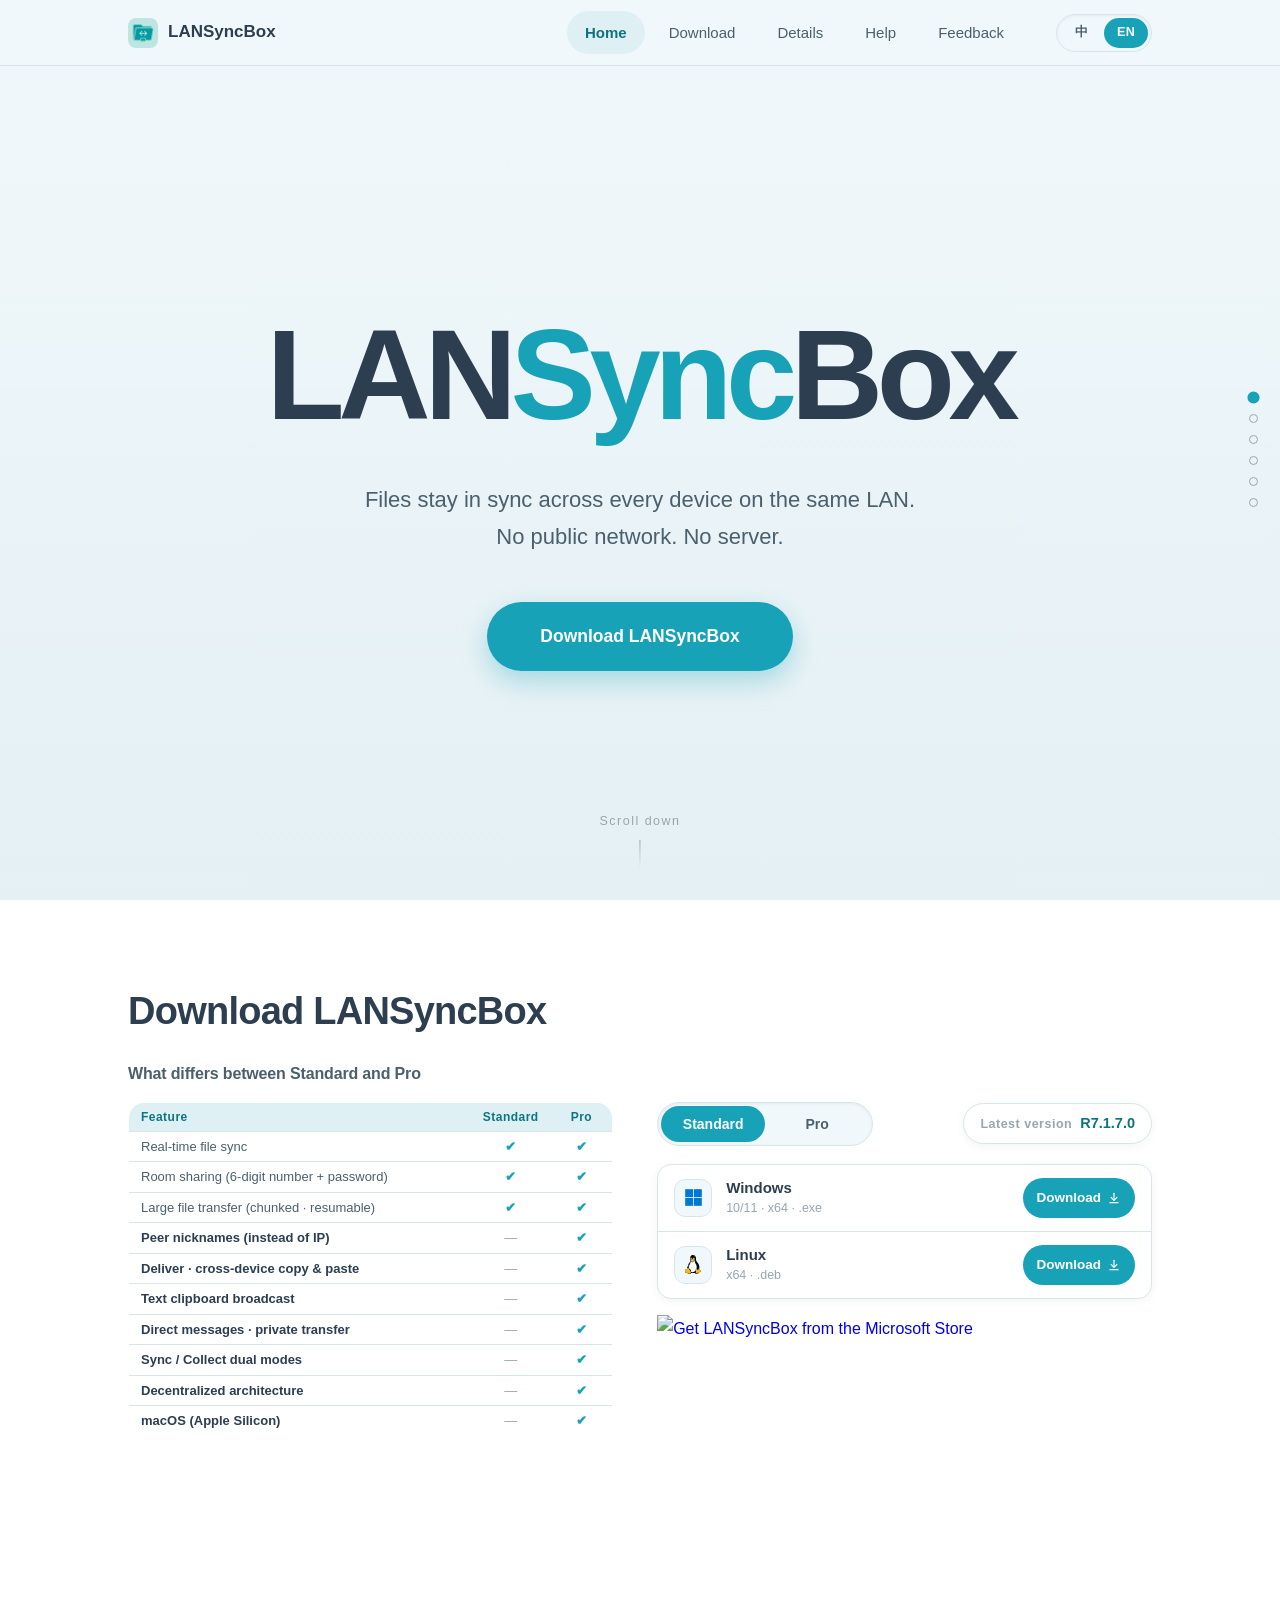
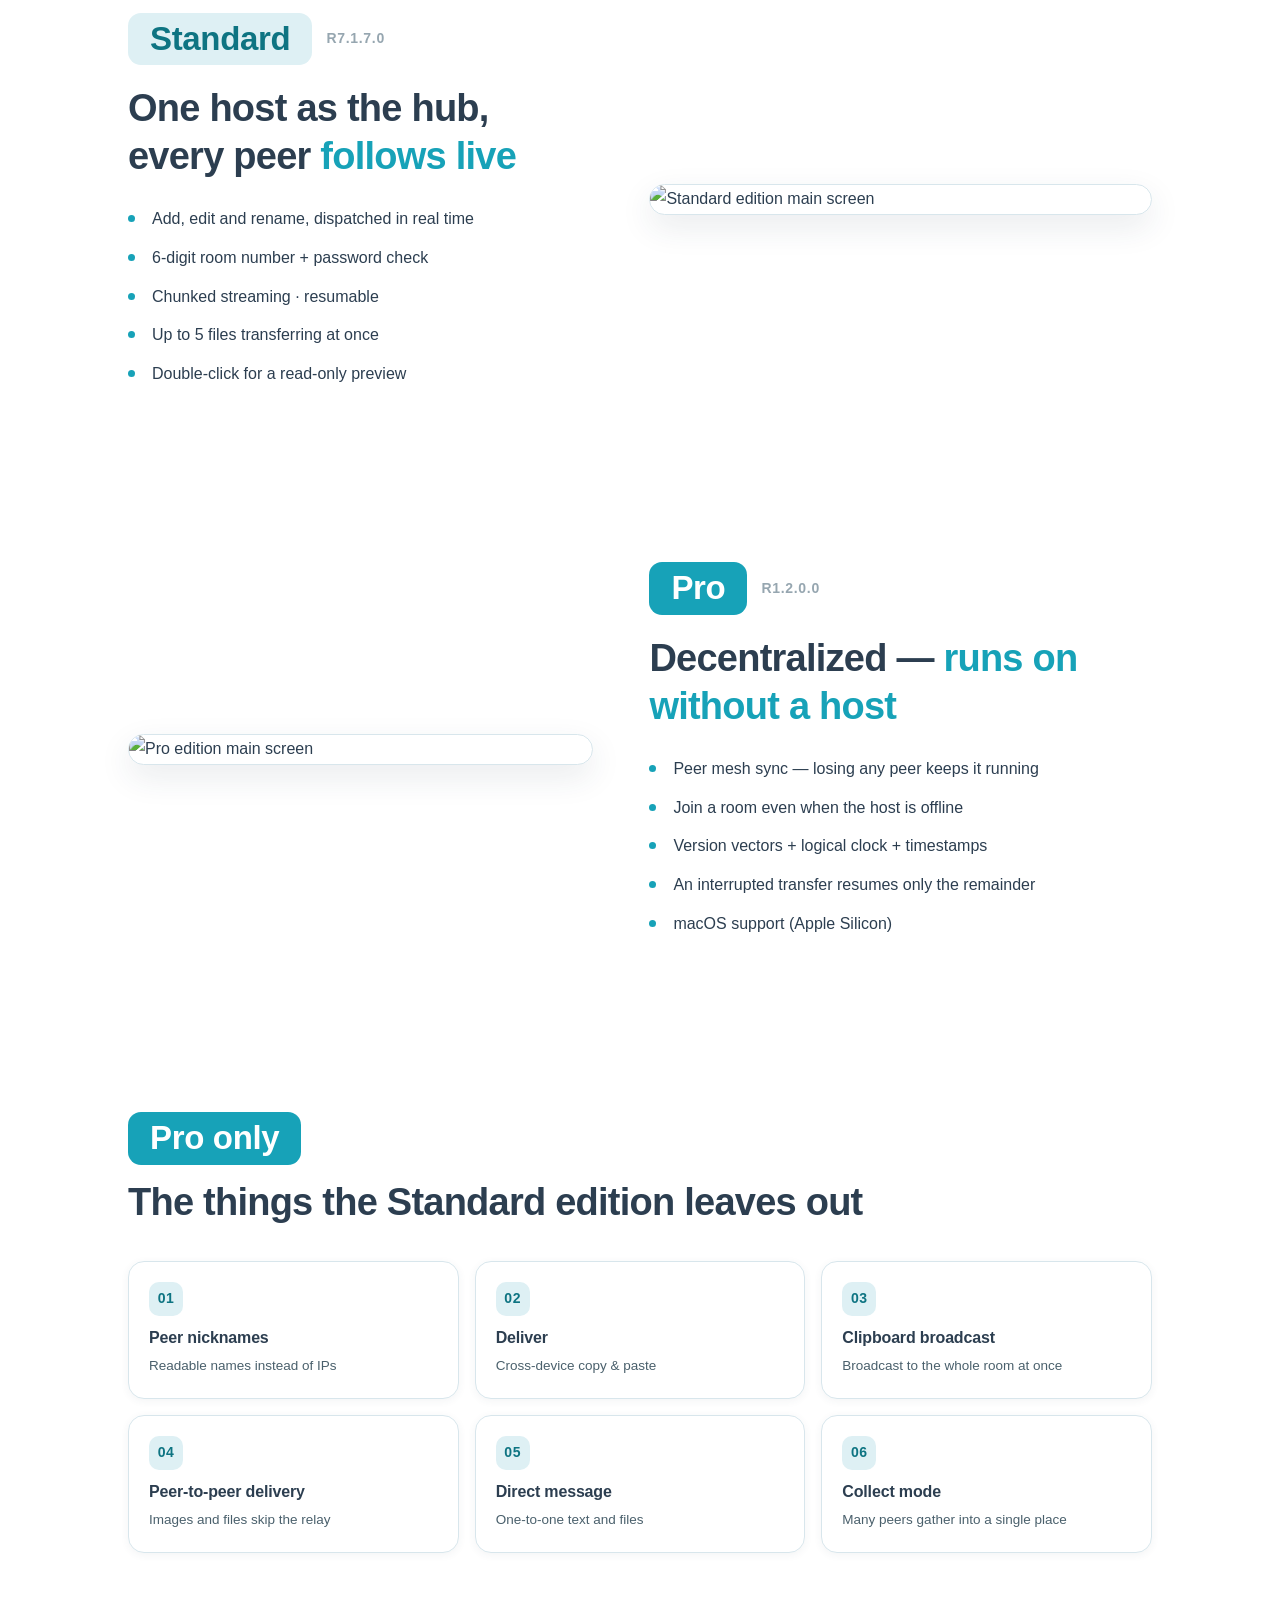
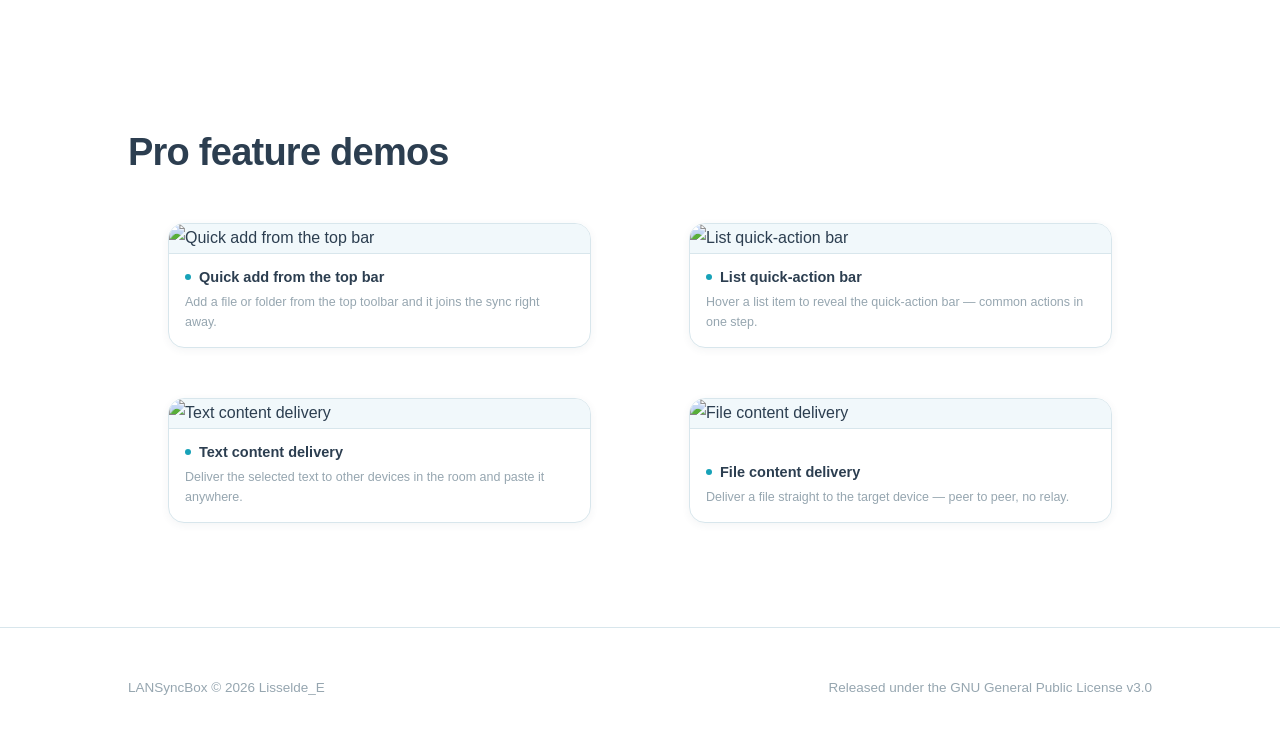
==== commit 3663f9da: "26.10.16.2" ====
--- a/en/index.html
+++ b/en/index.html
@@ -321,32 +321,32 @@
         <h2 class="headline" style="margin-bottom:34px" data-i18n="proonly.headline">The things the Standard edition leaves out</h2>
         <div class="tiles">
             <div class="tile">
-                <div class="tile-ico">☺</div>
+                <div class="tile-ico">01</div>
                 <h3 data-i18n="proonly.t1.title">Peer nicknames</h3>
                 <p data-i18n="proonly.t1.desc">Readable names instead of IPs</p>
             </div>
             <div class="tile">
-                <div class="tile-ico">⇉</div>
+                <div class="tile-ico">02</div>
                 <h3 data-i18n="proonly.t2.title">Deliver</h3>
                 <p data-i18n="proonly.t2.desc">Cross-device copy &amp; paste</p>
             </div>
             <div class="tile">
-                <div class="tile-ico">⌘</div>
+                <div class="tile-ico">03</div>
                 <h3 data-i18n="proonly.t3.title">Clipboard broadcast</h3>
                 <p data-i18n="proonly.t3.desc">Broadcast to the whole room at once</p>
             </div>
             <div class="tile">
-                <div class="tile-ico">→</div>
+                <div class="tile-ico">04</div>
                 <h3 data-i18n="proonly.t4.title">Peer-to-peer delivery</h3>
                 <p data-i18n="proonly.t4.desc">Images and files skip the relay</p>
             </div>
             <div class="tile">
-                <div class="tile-ico">✉</div>
+                <div class="tile-ico">05</div>
                 <h3 data-i18n="proonly.t5.title">Direct message</h3>
                 <p data-i18n="proonly.t5.desc">One-to-one text and files</p>
             </div>
             <div class="tile">
-                <div class="tile-ico">⊞</div>
+                <div class="tile-ico">06</div>
                 <h3 data-i18n="proonly.t6.title">Collect mode</h3>
                 <p data-i18n="proonly.t6.desc">Many peers gather into a single place</p>
             </div>
@@ -395,7 +395,7 @@
 
 <footer class="footer">
     <div class="container">
-        <span>LANSyncBox · by LisseldeE</span>
+        <span>LANSyncBox © 2026 Lisselde_E</span>
         <span data-i18n="footer.license.note">Released under the GNU General Public License v3.0</span>
     </div>
 </footer>
--- a/assets/css/style.css
+++ b/assets/css/style.css
@@ -37,9 +37,8 @@
 
 html {
     scroll-behavior: smooth;
-    /* 分段吸附滑动：mandatory 才是真正的整屏分段；
-       proximity 只在「靠近」边界时才吸附，自由滚动因此看起来完全不分段 */
-    scroll-snap-type: y mandatory;
+    /* 本项目不启用 CSS 吸附：整屏吸附会连带把详情区与页脚吸住，
+       导致内容滚不到，故一律使用普通滚动 */
     scroll-padding-top: var(--nav-h);
     /* 关闭滚动锚定：屏内内容高度变化（如切换下载版本）时不自动挪动视口 */
     overflow-anchor: none;
@@ -228,14 +227,15 @@
    （原 3.html 内联样式，合并于此）
    ============================================================ */
 
+/* 各分段：高度随内容自适应，普通滚动（本项目不启用 CSS 吸附） */
 .screen {
-    min-height: calc(100vh - var(--nav-h));
-    scroll-snap-align: start;
-    scroll-snap-stop: normal;
     display: flex; flex-direction: column; justify-content: center;
-    padding: 72px 0;
+    padding: 88px 0;
     position: relative;
 }
+
+/* 首屏仍占满一屏，保证 Hero 观感 */
+.screen.hero-min { min-height: calc(100vh - var(--nav-h)); }
 
 /* 首屏 */
 .hero-min { text-align: center; }
@@ -245,7 +245,10 @@
     position: absolute; left: 50%; bottom: 32px; transform: translateX(-50%);
     color: var(--faint); font-size: 12.5px; letter-spacing: .12em;
     display: flex; flex-direction: column; align-items: center; gap: 8px;
-}
+    transition: opacity .4s ease;
+}
+/* 离开顶部后淡出：滚动提示只在尚未开始下滑时有意义 */
+.scroll-hint.is-hidden { opacity: 0; pointer-events: none; }
 .scroll-hint::after {
     content: ''; width: 1px; height: 28px;
     background: linear-gradient(180deg, var(--faint), transparent);
@@ -287,7 +290,8 @@
     width: 34px; height: 34px; border-radius: 10px; margin-bottom: 12px;
     background: var(--accent-soft); color: var(--accent-dark);
     display: flex; align-items: center; justify-content: center;
-    font-size: 16px; font-weight: 700;
+    font-size: 14px; font-weight: 700; letter-spacing: .04em;
+    font-variant-numeric: tabular-nums;
 }
 .tile h3 { font-size: 16px; }
 .tile p { color: var(--sub); font-size: 13.5px; margin-top: 6px; }
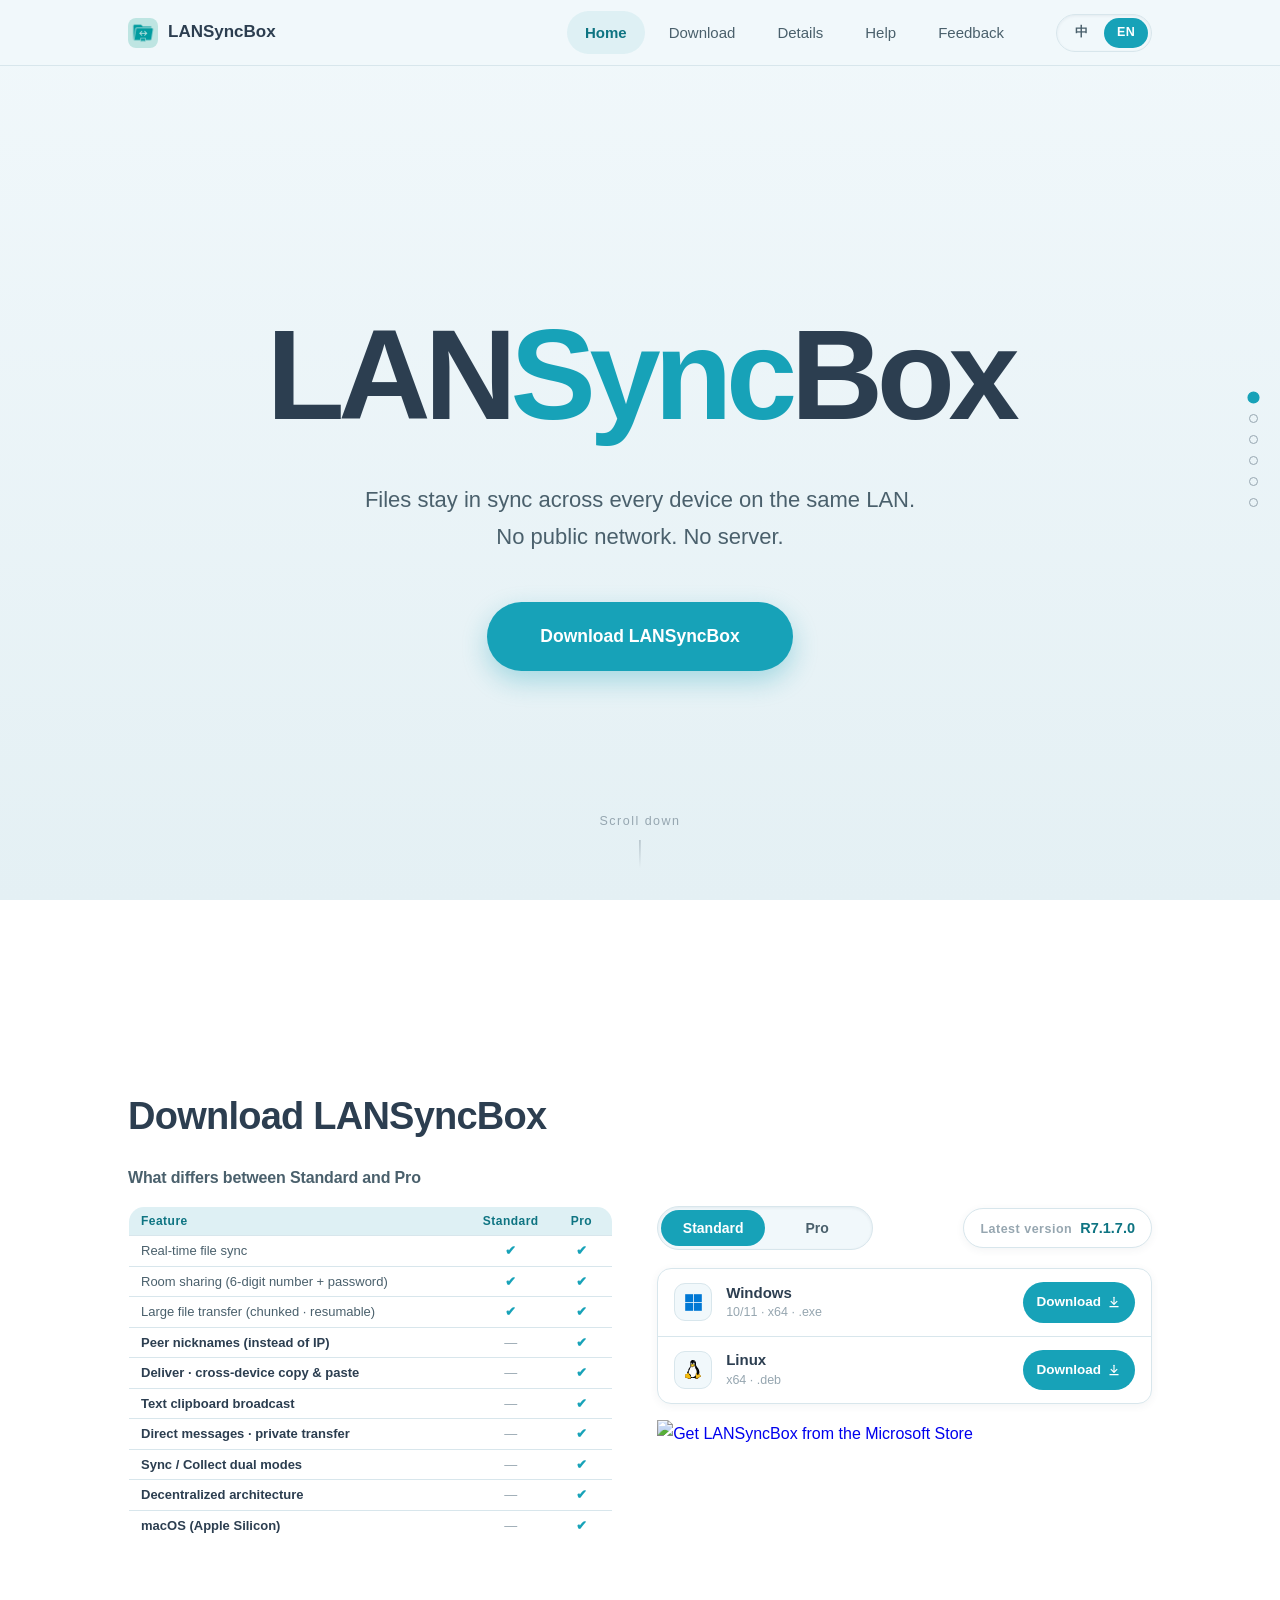
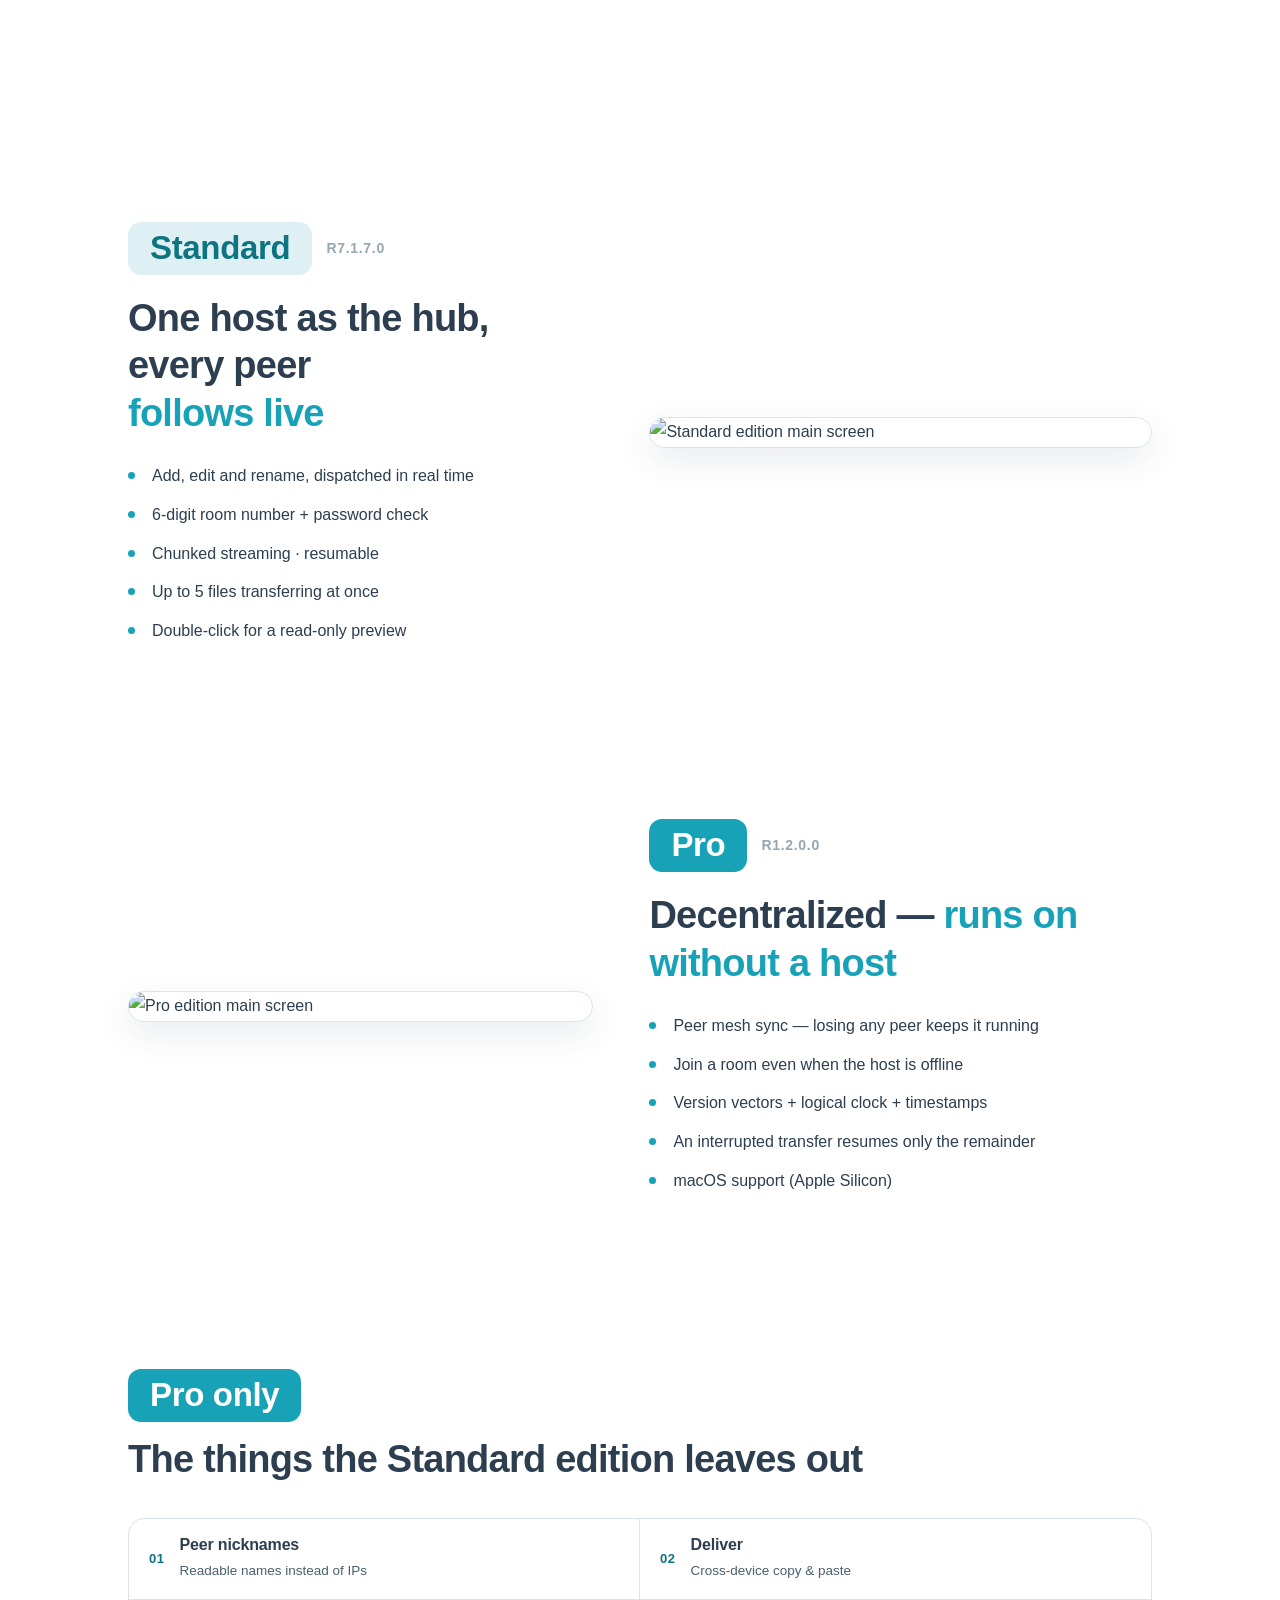
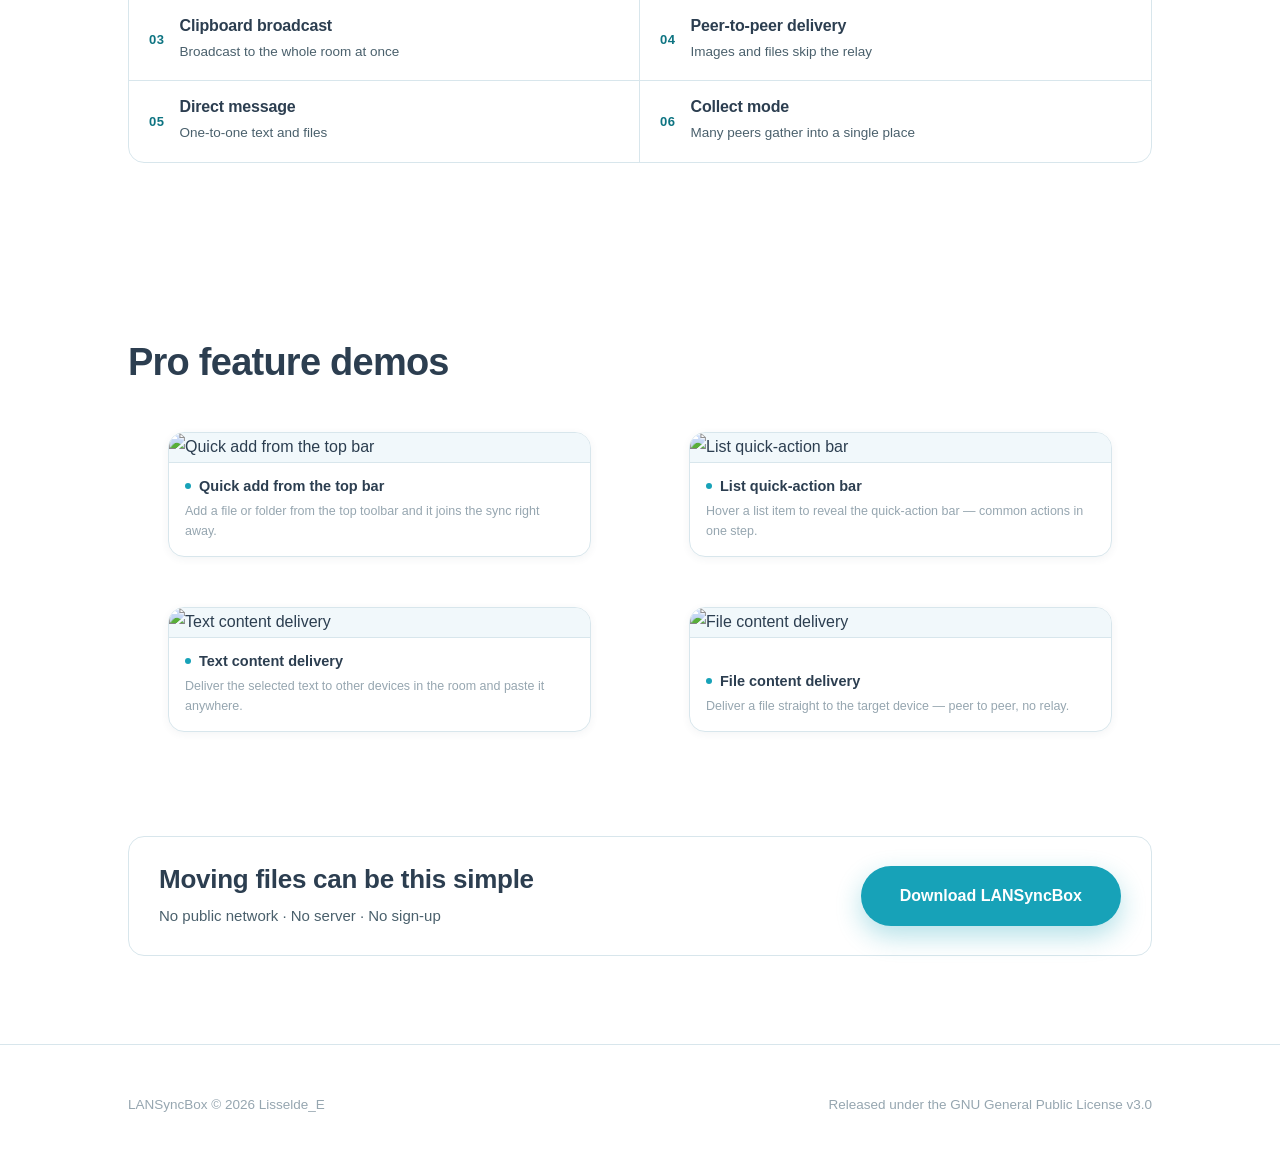
==== commit e5e7d9ba: "26.10.16.3" ====
--- a/en/index.html
+++ b/en/index.html
@@ -274,7 +274,7 @@
                 <span class="edition-name" data-i18n="std.name">Standard</span>
                 <span class="edition-ver">R7.1.7.0</span>
             </div>
-            <h2 class="headline"><span data-i18n="std.headline.pre">One host as the hub, every peer </span><span class="accent" data-i18n="std.headline.acc">follows live</span></h2>
+            <h2 class="headline"><span data-i18n="std.headline.pre">One host as the hub, every peer </span><span class="accent accent-block" data-i18n="std.headline.acc">follows live</span></h2>
             <ul class="blist">
                 <li data-i18n="std.b1">Add, edit and rename, dispatched in real time</li>
                 <li data-i18n="std.b2">6-digit room number + password check</li>
@@ -391,6 +391,19 @@
     </div>
 </section>
 
+<!-- ===== Closing band ===== -->
+<section class="outro">
+    <div class="container">
+        <div class="band">
+            <div class="txt">
+                <h2 data-i18n="outro.headline">Moving files can be this simple</h2>
+                <p data-i18n="outro.sub">No public network · No server · No sign-up</p>
+            </div>
+            <a class="btn btn-primary" href="#download" data-i18n="outro.cta">Download LANSyncBox</a>
+        </div>
+    </div>
+</section>
+
 </main>
 
 <footer class="footer">
--- a/assets/css/style.css
+++ b/assets/css/style.css
@@ -218,6 +218,18 @@
     margin-top: 16px;   /* 紧跟下载清单下方，不贴底 */
 }
 
+/* ---------- 收尾横带：左文案 · 右下载按钮 ---------- */
+.outro { padding: 0 0 88px; }
+.outro .band {
+    display: flex; align-items: center; gap: 34px; flex-wrap: wrap;
+    background: var(--white); border: 1px solid var(--line);
+    border-radius: 16px; padding: 26px 30px;
+}
+.outro .txt { flex: 1; min-width: 240px; }
+.outro h2 { font-size: clamp(20px, 2.4vw, 26px); }
+.outro p { color: var(--sub); font-size: 15px; margin-top: 6px; }
+.outro .btn { flex: none; }
+
 /* ---------- 页脚 ---------- */
 .footer { padding: 48px 0; border-top: 1px solid var(--line); color: var(--faint); font-size: 13.5px; }
 .footer .container { display: flex; flex-wrap: wrap; gap: 18px; justify-content: space-between; }
@@ -234,8 +246,10 @@
     position: relative;
 }
 
-/* 首屏仍占满一屏，保证 Hero 观感 */
-.screen.hero-min { min-height: calc(100vh - var(--nav-h)); }
+/* 首屏与下载区各占满一屏：保证「一屏一段」的观感，
+   并避免下一段（详情）内容在同一屏的空白处露出 */
+.screen.hero-min,
+.screen#download { min-height: calc(100vh - var(--nav-h)); }
 
 /* 首屏 */
 .hero-min { text-align: center; }
@@ -266,6 +280,8 @@
 
 .headline { font-size: clamp(25px, 3.2vw, 38px); letter-spacing: -.02em; }
 .headline .accent { color: var(--accent); }
+/* 标题高亮短语整体独占一行：避免「实时跟随」被拆散到两行 */
+.headline .accent-block { display: block; }
 
 /* 左右分栏（图文） */
 .split { display: grid; grid-template-columns: 1fr 1.08fr; gap: 56px; align-items: center; }
@@ -278,23 +294,33 @@
     width: 7px; height: 7px; border-radius: 50%; background: var(--accent);
 }
 
-/* 能力方块 */
-.tiles { display: grid; grid-template-columns: repeat(3, 1fr); gap: 16px; }
+/* 能力清单（方案甲）：六项收进一个描边圆角容器，两列并排、内部以
+   1px 分隔线切行，悬浮只换底色，与全站「描边圆角 + 分隔行」语言一致 */
+.tiles {
+    display: grid; grid-template-columns: 1fr 1fr;
+    background: var(--white); border: 1px solid var(--line);
+    border-radius: 16px; overflow: hidden;
+}
 .tile {
-    background: var(--white); border: 1px solid var(--line);
-    border-radius: 16px; padding: 20px; box-shadow: var(--shadow-sm);
-    transition: transform .2s ease, box-shadow .2s ease;
-}
-.tile:hover { transform: translateY(-4px); box-shadow: var(--shadow); }
+    display: grid;
+    grid-template-columns: auto 1fr;
+    grid-template-areas: "n t" "n d";
+    column-gap: 15px; row-gap: 4px;
+    padding: 16px 20px;
+    border-bottom: 1px solid var(--line);
+    transition: background .2s ease;
+}
+.tile:nth-child(odd) { border-right: 1px solid var(--line); }
+.tile:nth-last-child(-n+2) { border-bottom: 0; }
+.tile:hover { background: var(--accent-soft); }
 .tile-ico {
-    width: 34px; height: 34px; border-radius: 10px; margin-bottom: 12px;
-    background: var(--accent-soft); color: var(--accent-dark);
-    display: flex; align-items: center; justify-content: center;
-    font-size: 14px; font-weight: 700; letter-spacing: .04em;
+    grid-area: n; align-self: center;
+    color: var(--accent-dark);
+    font-size: 13px; font-weight: 700; letter-spacing: .04em;
     font-variant-numeric: tabular-nums;
 }
-.tile h3 { font-size: 16px; }
-.tile p { color: var(--sub); font-size: 13.5px; margin-top: 6px; }
+.tile h3 { grid-area: t; font-size: 16px; }
+.tile p { grid-area: d; color: var(--sub); font-size: 13.5px; }
 
 /* 版本对比表 */
 .compare { width: 100%; border-collapse: collapse; background: var(--white);
@@ -514,15 +540,42 @@
     .tab { padding: 8px 12px; font-size: 14px; }
     .split { grid-template-columns: 1fr; gap: 36px; }
     .split.flip .split-media { order: 0; }
-    .tiles { grid-template-columns: 1fr 1fr; }
     .demos { grid-template-columns: 1fr; }
     .dots { display: none; }
     .dl-grid { grid-template-columns: 1fr; gap: 34px; }
 }
 @media (max-width: 620px) {
+    /* 容器与分段：收窄左右边距与上下留白，把宽度让给内容 */
+    .container { padding: 0 16px; }
+    .screen { padding: 56px 0; }
+    /* 移动端以 svh 为准，避免地址栏导致「整屏段」偏高 */
+    .screen.hero-min,
+    .screen#download { min-height: calc(100svh - var(--nav-h)); }
+
+    /* 顶栏：压缩横向占用，避免「四个标签 + 语言切换」溢出 */
+    .navbar .container { gap: 10px; }
+    .brand span { display: none; }
+    .brand img { width: 26px; height: 26px; }
+    .tabs { gap: 0; }
+    .tab { padding: 7px 8px; font-size: 13px; }
+    .lang { margin-left: 2px; --opt-w: 36px; }
+
+    /* 首屏：下调字号下限，避免 LANSyncBox 横向溢出 */
+    .hero-min .title { font-size: clamp(34px, 11vw, 56px); margin-bottom: 20px; }
+    .hero-min .tagline { margin-bottom: 34px; }
+
+    /* 能力清单：改单列，分隔线规则同步为单列形态 */
+    .tiles { grid-template-columns: 1fr; }
+    .tile:nth-child(odd) { border-right: 0; }
+    .tile:nth-last-child(-n+2) { border-bottom: 1px solid var(--line); }
+    .tile:last-child { border-bottom: 0; }
+
+    /* 收尾横带：按钮换行后占满整行 */
+    .outro { padding: 0 0 56px; }
+    .outro .band { padding: 20px 22px; gap: 18px; }
+    .outro .btn { width: 100%; justify-content: center; }
+
     .cards-2, .cards-3, .cards-4 { grid-template-columns: 1fr; }
-    .brand span { display: none; }
-    .lang { margin-left: 8px; --opt-w: 40px; }
     .ver-switch { --opt-w: 92px; }
     .ver-option { font-size: 13px; }
     .dl-row { padding: 12px 13px; gap: 11px; }
@@ -530,6 +583,13 @@
     .dl-ms-badge { height: 38px; }
 }
 
+/* 极窄机型（≤400px）：再压一档，保证顶栏不溢出 */
+@media (max-width: 400px) {
+    .tab { padding: 6px 7px; font-size: 12.5px; }
+    .lang { --opt-w: 34px; }
+    .brand img { width: 24px; height: 24px; }
+}
+
 @media (prefers-reduced-motion: reduce) {
     .ver-slider { transition: none; }
     .dl-panel { animation: none; }
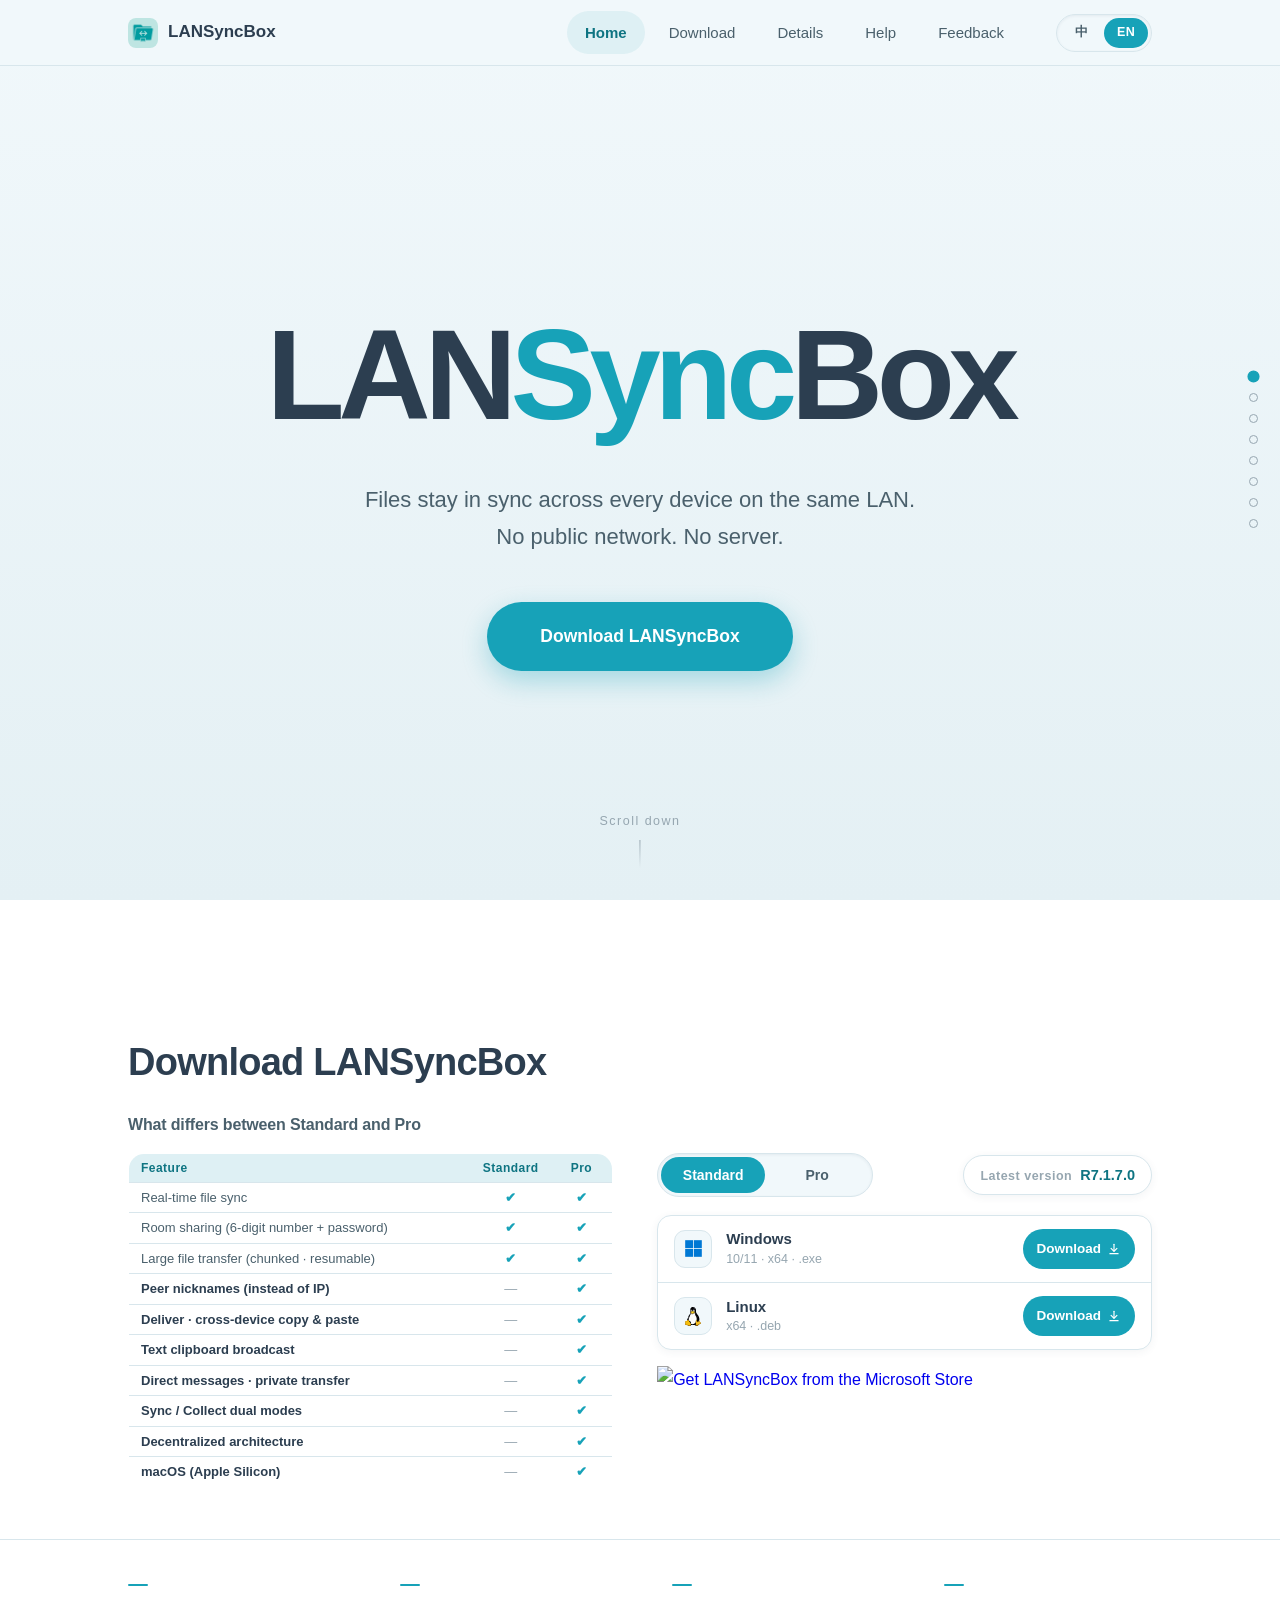
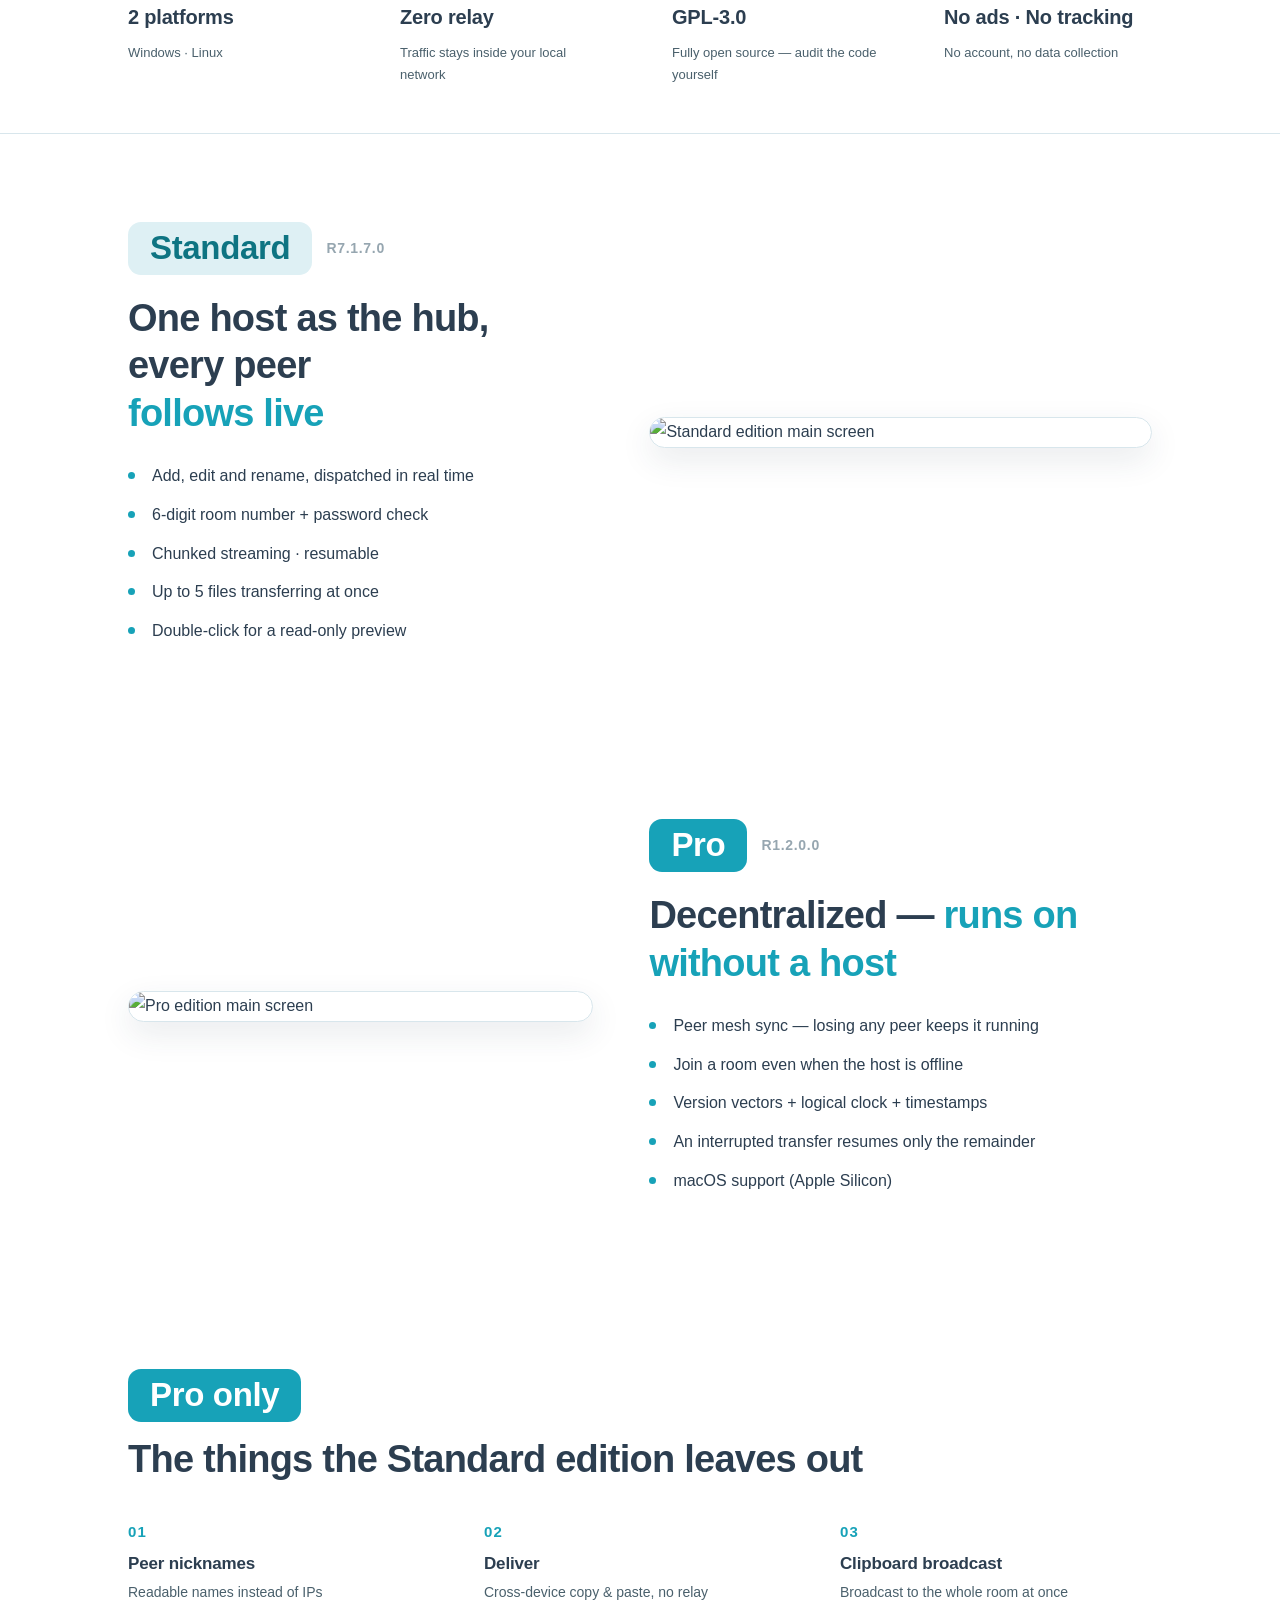
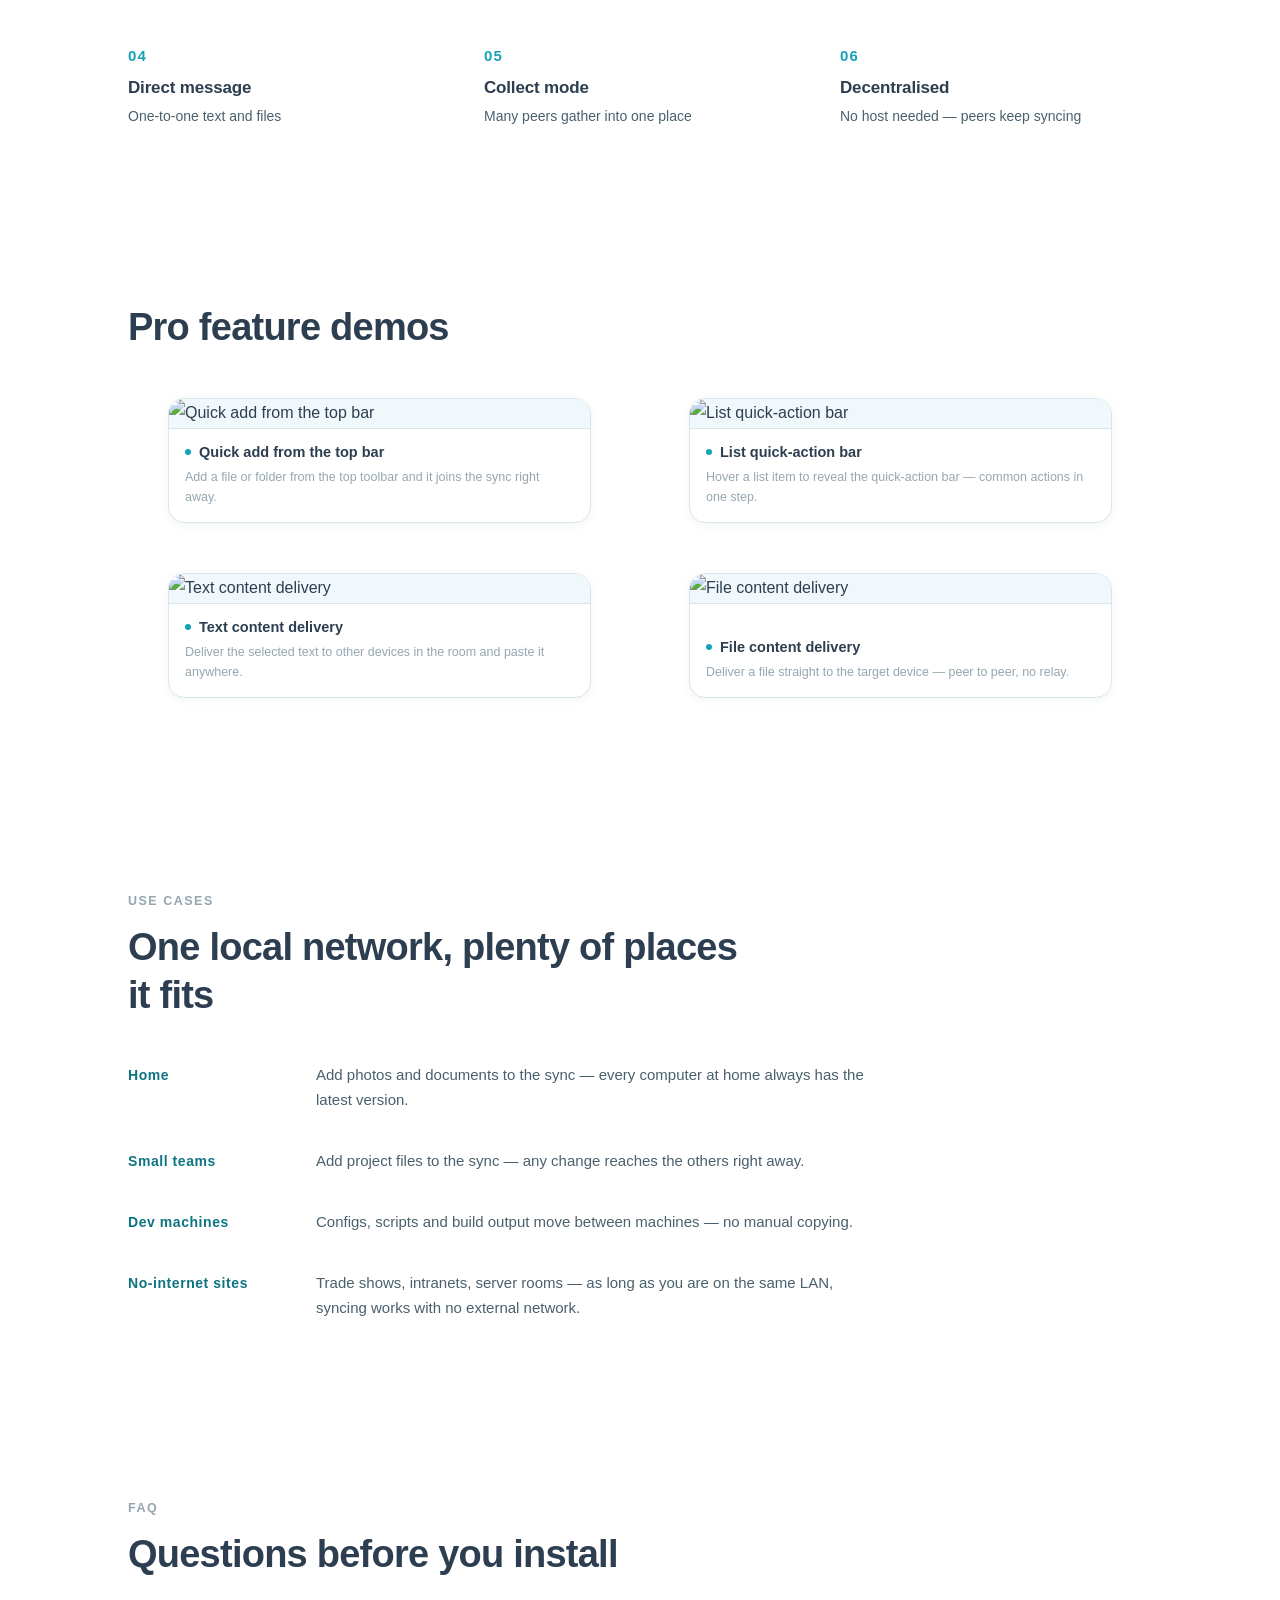
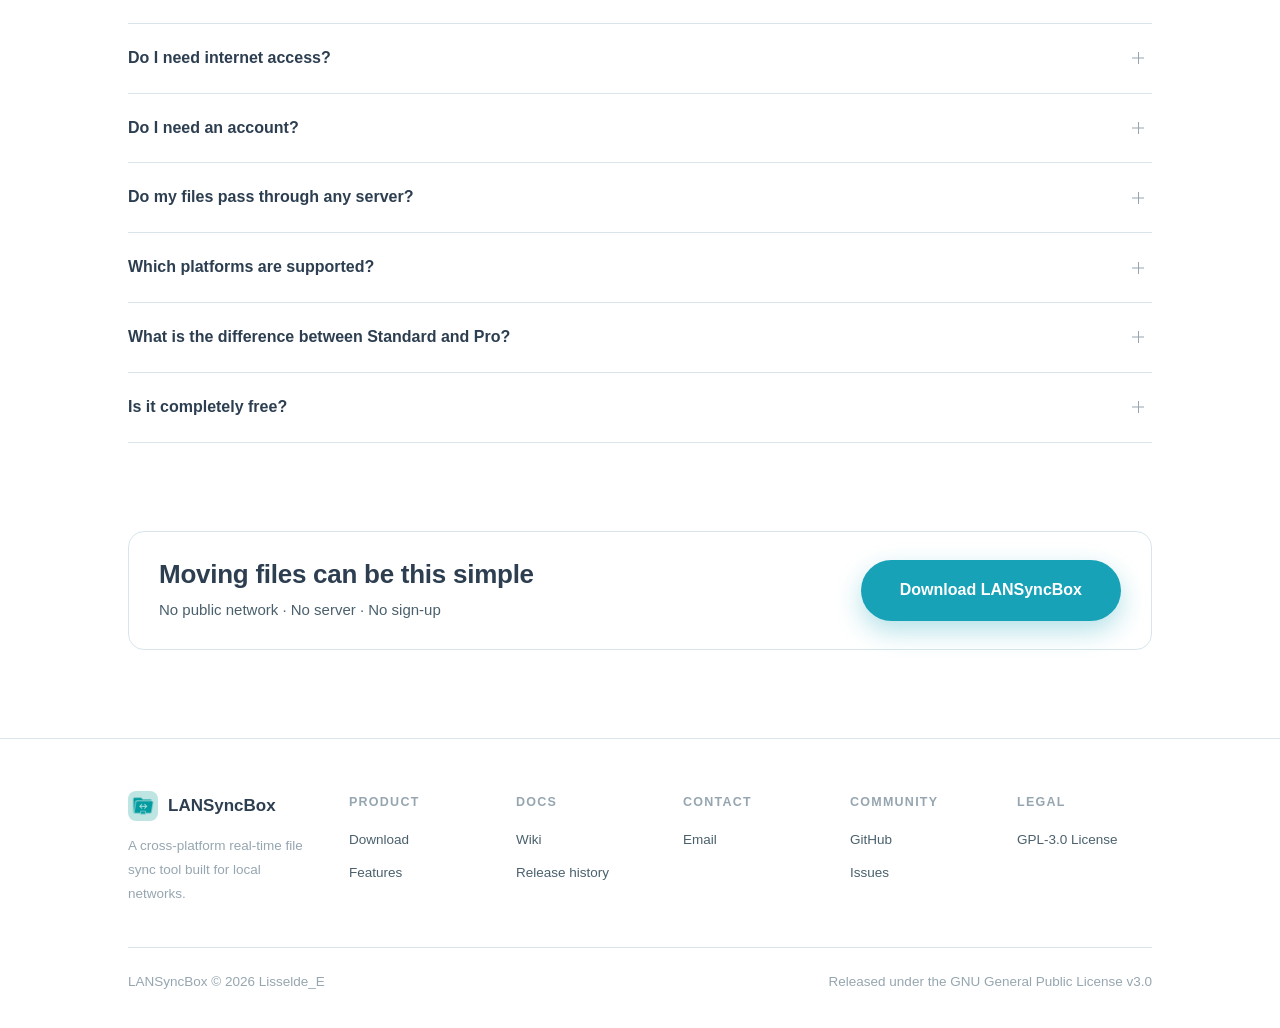
==== commit 1d678b4d: "26.10.17.1" ====
--- a/en/index.html
+++ b/en/index.html
@@ -75,6 +75,9 @@
             done = true;
             window.setTimeout(function () {
                 el.classList.add('fade-out');
+                // Starts the hero's staggered reveal as the loader begins fading, so the
+                // two overlap and no empty gap is left once the loader is gone.
+                document.documentElement.classList.add('hero-reveal');
                 window.setTimeout(function () { el.style.display = 'none'; }, 460);
             }, Math.max(0, 350 - (Date.now() - t0)));
         }
@@ -201,7 +204,7 @@
                             <a class="dl-store" data-edition="std" target="_blank" rel="noopener"
                                href="https://apps.microsoft.com/detail/9nsjvp7fxkm3?referrer=appbadge&amp;mode=full">
                                 <img class="dl-ms-badge" data-i18n-src="dl.store.badge"
-                                     src="https://get.microsoft.com/images/en-us%20dark.svg"
+                                     src="https://get.microsoft.com/images/en-us%20light.svg"
                                      alt="Get LANSyncBox from the Microsoft Store" data-i18n-alt="dl.store.alt">
                             </a>
                         </div>
@@ -254,7 +257,7 @@
                             <a class="dl-store" data-edition="pro" target="_blank" rel="noopener"
                                href="https://apps.microsoft.com/detail/9n4g6w3rm3q6?referrer=appbadge&amp;mode=full">
                                 <img class="dl-ms-badge" data-i18n-src="dl.store.badge"
-                                     src="https://get.microsoft.com/images/en-us%20dark.svg"
+                                     src="https://get.microsoft.com/images/en-us%20light.svg"
                                      alt="Get LANSyncBox from the Microsoft Store" data-i18n-alt="dl.store.alt">
                             </a>
                         </div>
@@ -262,6 +265,18 @@
                 </div>
             </div>
 
+        </div>
+    </div>
+
+    <!-- Trust band: inside the download screen, pinned to its bottom; no outer box -->
+    <div class="trust-band">
+        <div class="container">
+            <ul class="trust-row">
+                <li><b data-i18n="trust.p1.title.std">2 platforms</b><span data-i18n="trust.p1.desc.std">Windows · Linux</span></li>
+                <li><b data-i18n="trust.p2.title">Zero relay</b><span data-i18n="trust.p2.desc">Traffic stays inside your local network</span></li>
+                <li><b data-i18n="trust.p3.title">GPL-3.0</b><span data-i18n="trust.p3.desc">Fully open source — audit the code yourself</span></li>
+                <li><b data-i18n="trust.p4.title">No ads · No tracking</b><span data-i18n="trust.p4.desc">No account, no data collection</span></li>
+            </ul>
         </div>
     </div>
 </section>
@@ -328,7 +343,7 @@
             <div class="tile">
                 <div class="tile-ico">02</div>
                 <h3 data-i18n="proonly.t2.title">Deliver</h3>
-                <p data-i18n="proonly.t2.desc">Cross-device copy &amp; paste</p>
+                <p data-i18n="proonly.t2.desc">Cross-device copy &amp; paste, no relay</p>
             </div>
             <div class="tile">
                 <div class="tile-ico">03</div>
@@ -337,18 +352,18 @@
             </div>
             <div class="tile">
                 <div class="tile-ico">04</div>
-                <h3 data-i18n="proonly.t4.title">Peer-to-peer delivery</h3>
-                <p data-i18n="proonly.t4.desc">Images and files skip the relay</p>
+                <h3 data-i18n="proonly.t4.title">Direct message</h3>
+                <p data-i18n="proonly.t4.desc">One-to-one text and files</p>
             </div>
             <div class="tile">
                 <div class="tile-ico">05</div>
-                <h3 data-i18n="proonly.t5.title">Direct message</h3>
-                <p data-i18n="proonly.t5.desc">One-to-one text and files</p>
+                <h3 data-i18n="proonly.t5.title">Collect mode</h3>
+                <p data-i18n="proonly.t5.desc">Many peers gather into one place</p>
             </div>
             <div class="tile">
                 <div class="tile-ico">06</div>
-                <h3 data-i18n="proonly.t6.title">Collect mode</h3>
-                <p data-i18n="proonly.t6.desc">Many peers gather into a single place</p>
+                <h3 data-i18n="proonly.t6.title">Decentralised</h3>
+                <p data-i18n="proonly.t6.desc">No host needed — peers keep syncing</p>
             </div>
         </div>
     </div>
@@ -391,6 +406,70 @@
     </div>
 </section>
 
+<!-- ===== Use cases: no box, grouped by whitespace ===== -->
+<section class="screen">
+    <div class="container">
+        <div class="sec-head">
+            <p class="kicker" data-i18n="cases.kicker">Use cases</p>
+            <h2 class="headline" data-i18n="cases.headline">One local network, plenty of places it fits</h2>
+        </div>
+        <div class="scene-list">
+            <div class="scene-row">
+                <b data-i18n="cases.s1.label">Home</b>
+                <p data-i18n="cases.s1.desc">Add photos and documents to the sync — every computer at home always has the latest version.</p>
+            </div>
+            <div class="scene-row">
+                <b data-i18n="cases.s2.label">Small teams</b>
+                <p data-i18n="cases.s2.desc">Add project files to the sync — any change reaches the others right away.</p>
+            </div>
+            <div class="scene-row">
+                <b data-i18n="cases.s3.label">Dev machines</b>
+                <p data-i18n="cases.s3.desc">Configs, scripts and build output move between machines — no manual copying.</p>
+            </div>
+            <div class="scene-row">
+                <b data-i18n="cases.s4.label">No-internet sites</b>
+                <p data-i18n="cases.s4.desc">Trade shows, intranets, server rooms — as long as you are on the same LAN, syncing works with no external network.</p>
+            </div>
+        </div>
+    </div>
+</section>
+
+<!-- ===== FAQ: no outer box, full-width hairlines only ===== -->
+<section class="screen">
+    <div class="container">
+        <div class="sec-head">
+            <p class="kicker" data-i18n="faq.kicker">FAQ</p>
+            <h2 class="headline" data-i18n="faq.headline">Questions before you install</h2>
+        </div>
+        <div class="faq">
+            <details>
+                <summary data-i18n="faq.q1">Do I need internet access?</summary>
+                <div class="ans" data-i18n="faq.a1">No external network is needed. As long as the devices are on the same local network (same router, Wi-Fi or wired), they can sync.</div>
+            </details>
+            <details>
+                <summary data-i18n="faq.q2">Do I need an account?</summary>
+                <div class="ans" data-i18n="faq.a2">No. Just install it and start using it — there is no account system, and no phone number or email is required.</div>
+            </details>
+            <details>
+                <summary data-i18n="faq.q3">Do my files pass through any server?</summary>
+                <div class="ans" data-i18n="faq.a3">No. Data moves peer-to-peer inside your local network. No relay servers are involved, and file contents are never collected.</div>
+            </details>
+            <details>
+                <summary data-i18n="faq.q4">Which platforms are supported?</summary>
+                <div class="ans" data-i18n="faq.a4">The Standard edition supports Windows and Linux; Pro adds macOS on top of that. Mobile and more platforms will follow.</div>
+            </details>
+            <details>
+                <summary data-i18n="faq.q5">What is the difference between Standard and Pro?</summary>
+                <div class="ans" data-i18n="faq.a5">In the Standard edition one device acts as the hub while the others follow it. Pro is decentralized — there is no host to keep running; if any device drops out, the rest keep syncing with each other. Pro also adds six exclusive capabilities such as peer nicknames and permission control.</div>
+            </details>
+            <details>
+                <summary data-i18n="faq.q6">Is it completely free?</summary>
+                <div class="ans" data-i18n="faq.a6">Yes. Open source under GNU GPL v3.0 — no ads, no in-app purchases, no data tracking. The code is on GitHub for anyone to audit.</div>
+            </details>
+        </div>
+    </div>
+</section>
+
 <!-- ===== Closing band ===== -->
 <section class="outro">
     <div class="container">
@@ -408,8 +487,52 @@
 
 <footer class="footer">
     <div class="container">
-        <span>LANSyncBox © 2026 Lisselde_E</span>
-        <span data-i18n="footer.license.note">Released under the GNU General Public License v3.0</span>
+        <div class="footer-cols">
+            <div class="footer-brand">
+                <a class="brand" href="#top">
+                    <img src="../assets/images/icon/lansyncbox.png" alt="">
+                    <span>LANSyncBox</span>
+                </a>
+                <p data-i18n="footer.brand.desc">A cross-platform real-time file sync tool built for local networks.</p>
+            </div>
+            <div>
+                <h4 data-i18n="footer.col.product">Product</h4>
+                <ul>
+                    <li><a href="#download" data-i18n="footer.link.download">Download</a></li>
+                    <li><a href="#details" data-i18n="footer.link.details">Features</a></li>
+                </ul>
+            </div>
+            <div>
+                <h4 data-i18n="footer.col.docs">Docs</h4>
+                <ul>
+                    <li><a href="https://github.com/LisseldeE/LANSyncBox/wiki" target="_blank" rel="noopener" data-i18n="footer.link.wiki">Wiki</a></li>
+                    <li><a href="https://github.com/LisseldeE/LANSyncBox/releases" target="_blank" rel="noopener" data-i18n="footer.link.changelog">Release history</a></li>
+                </ul>
+            </div>
+            <div>
+                <h4 data-i18n="footer.col.contact">Contact</h4>
+                <ul>
+                    <li><a href="mailto:Lisselde.E@outlook.com" data-i18n="footer.link.email">Email</a></li>
+                </ul>
+            </div>
+            <div>
+                <h4 data-i18n="footer.col.community">Community</h4>
+                <ul>
+                    <li><a href="https://github.com/LisseldeE/LANSyncBox" target="_blank" rel="noopener">GitHub</a></li>
+                    <li><a href="https://github.com/LisseldeE/LANSyncBox/issues" target="_blank" rel="noopener" data-i18n="footer.link.issues">Issues</a></li>
+                </ul>
+            </div>
+            <div>
+                <h4 data-i18n="footer.col.legal">Legal</h4>
+                <ul>
+                    <li><a href="https://github.com/LisseldeE/LANSyncBox/blob/main/LICENSE" target="_blank" rel="noopener" data-i18n="footer.link.license">GPL-3.0 License</a></li>
+                </ul>
+            </div>
+        </div>
+        <div class="footer-bottom">
+            <span>LANSyncBox © 2026 Lisselde_E</span>
+            <span data-i18n="footer.license.note">Released under the GNU General Public License v3.0</span>
+        </div>
     </div>
 </footer>
 
--- a/assets/css/style.css
+++ b/assets/css/style.css
@@ -230,9 +230,84 @@
 .outro p { color: var(--sub); font-size: 15px; margin-top: 6px; }
 .outro .btn { flex: none; }
 
-/* ---------- 页脚 ---------- */
-.footer { padding: 48px 0; border-top: 1px solid var(--line); color: var(--faint); font-size: 13.5px; }
-.footer .container { display: flex; flex-wrap: wrap; gap: 18px; justify-content: space-between; }
+/* ---------- 信任行：全宽带，无外框（仅上下通栏细线 + 每项 accent 短线） ---------- */
+/* 信任行并进下载屏：下载内容在剩余空间内居中（整体上移），信任行贴屏底 */
+.screen#download { padding-bottom: 0; }
+.screen#download > .container { flex: 1; display: flex; flex-direction: column; justify-content: center; }
+.screen#download > .trust-band { flex: none; }
+.trust-band {
+    padding: 44px 0 48px;
+    border-top: 1px solid var(--line);
+    border-bottom: 1px solid var(--line);
+}
+.trust-row {
+    list-style: none; margin: 0; padding: 0;
+    display: flex; flex-wrap: wrap; gap: clamp(28px, 5vw, 64px);
+}
+.trust-row li { position: relative; flex: 1 1 200px; min-width: 180px; padding-top: 15px; }
+.trust-row li::before {
+    content: ''; position: absolute; top: 0; left: 0;
+    width: 20px; height: 2px; border-radius: 2px; background: var(--accent);
+}
+.trust-row b { display: block; font-size: 20px; font-weight: 700; color: var(--dark); letter-spacing: -.01em; }
+.trust-row span { display: block; margin-top: 7px; font-size: 13px; line-height: 1.65; color: var(--sub); }
+
+/* ---------- 分段标题头（使用场景 / 常见问题） ---------- */
+.sec-head { max-width: 640px; margin-bottom: 44px; }
+.kicker {
+    font-size: 12.5px; font-weight: 700; letter-spacing: .12em;
+    text-transform: uppercase; color: var(--faint); margin-bottom: 12px;
+}
+
+/* ---------- 使用场景：去框、去行间线，靠留白分行 ---------- */
+.scene-list { display: grid; row-gap: 36px; }
+.scene-row { display: grid; grid-template-columns: minmax(130px, 148px) 1fr; column-gap: 40px; }
+.scene-row b { font-size: 14px; font-weight: 600; color: var(--accent-dark); letter-spacing: .04em; }
+.scene-row p { font-size: 15px; line-height: 1.65; color: var(--sub); max-width: 68ch; }
+
+/* ---------- 常见问题：去外框，仅通栏细线分行；标记由两条 1px 线拼成 +/− ---------- */
+.faq { border-top: 1px solid var(--line); }
+.faq details { border-bottom: 1px solid var(--line); }
+.faq summary {
+    list-style: none; cursor: pointer; position: relative;
+    padding: 20px 44px 20px 0;
+    font-size: 16px; font-weight: 600; color: var(--dark);
+    transition: color .2s ease;
+}
+.faq summary::-webkit-details-marker { display: none; }
+.faq summary::before,
+.faq summary::after {
+    content: ''; position: absolute; top: 50%; background: var(--faint);
+    transition: transform .2s ease, background .2s ease;
+}
+.faq summary::before { right: 8px; width: 12px; height: 1px; transform: translateY(-50%); }
+.faq summary::after { right: 13px; width: 1px; height: 12px; transform: translateY(-50%); }
+.faq details[open] summary::after { transform: translateY(-50%) rotate(90deg); }
+/* 收起动画进行中：open 尚未移除，但 +/− 标记要先翻回「+」 */
+.faq details.closing summary::after { transform: translateY(-50%) rotate(0deg); }
+.faq summary:hover { color: var(--accent-dark); }
+.faq summary:hover::before,
+.faq summary:hover::after { background: var(--accent); }
+/* overflow:hidden 供 JS 的高度过渡裁掉溢出内容；未运行 JS 时高度为 auto，不受影响 */
+.faq .ans { padding: 0 44px 24px 0; font-size: 15px; line-height: 1.7; color: var(--sub); max-width: 68ch; overflow: hidden; }
+
+/* ---------- 页脚：六列（品牌 · 产品 · 文档 · 联系 · 社区 · 法律） ---------- */
+.footer { padding: 52px 0 34px; border-top: 1px solid var(--line); font-size: 13.5px; }
+.footer-cols { display: grid; grid-template-columns: 1.4fr repeat(5, 1fr); gap: 32px; }
+.footer .brand { color: var(--dark); }
+.footer h4 { margin: 0 0 14px; font-size: 12.5px; font-weight: 700; letter-spacing: .1em; text-transform: uppercase; color: var(--faint); }
+.footer ul { list-style: none; padding: 0; margin: 0; display: grid; gap: 9px; }
+.footer a { color: var(--sub); text-decoration: none; transition: color .2s ease; }
+.footer a:hover { color: var(--accent-dark); }
+.footer-brand p { color: var(--faint); margin-top: 12px; max-width: 22em; }
+.footer-bottom {
+    margin-top: 40px; padding-top: 22px; border-top: 1px solid var(--line);
+    display: flex; justify-content: space-between; flex-wrap: wrap; gap: 14px;
+    color: var(--faint);
+}
+
+/* 简单页脚（感谢页等）：两行并排，不套用五列结构 */
+.footer-simple .container { display: flex; flex-wrap: wrap; gap: 18px; justify-content: space-between; }
 
 /* ============================================================
    分段吸附滑动 · 首屏 · 版本标签 · 分栏 · 能力方块 · 对比表 · 动图 · 指示器
@@ -268,6 +343,35 @@
     background: linear-gradient(180deg, var(--faint), transparent);
 }
 
+/* ---------- 首屏逐层渐出（自上而下） ----------
+   动画只在加载层开始淡出那一刻由 JS 给 <html> 挂上 .hero-reveal 才启动，
+   否则会藏在加载层后面白演一遍。
+   .hero-reveal 仅由 JS 添加：脚本未运行或中途报错时选择器不匹配，
+   首屏保持普通可见状态，不存在「白屏等内容」的情况。
+   填充模式用 backwards 而非 both：both 会让动画终态一直压住 transform，
+   首屏主按钮的 hover 上浮会因此失效。 */
+@keyframes heroRise {
+    from { opacity: 0; transform: translateY(16px); }
+    to { opacity: 1; transform: none; }
+}
+/* 滑动提示自带 translateX(-50%) 居中，动画里必须带上它，否则会跑偏 */
+@keyframes heroRiseHint {
+    from { opacity: 0; transform: translate(-50%, 16px); }
+    to { opacity: 1; transform: translate(-50%, 0); }
+}
+.hero-reveal .hero-min .container > * {
+    animation: heroRise 600ms cubic-bezier(.16, 1, .3, 1) backwards;
+}
+.hero-reveal .hero-min .container > *:nth-child(2) { animation-delay: 90ms; }
+.hero-reveal .hero-min .container > *:nth-child(3) { animation-delay: 180ms; }
+.hero-reveal .hero-min .scroll-hint {
+    animation: heroRiseHint 600ms cubic-bezier(.16, 1, .3, 1) 270ms backwards;
+}
+@media (prefers-reduced-motion: reduce) {
+    .hero-reveal .hero-min .container > *,
+    .hero-reveal .hero-min .scroll-hint { animation: none; }
+}
+
 /* 版本大标签（一眼可辨） */
 .edition { display: flex; align-items: center; gap: 14px; margin-bottom: 20px; }
 .edition-name {
@@ -294,33 +398,23 @@
     width: 7px; height: 7px; border-radius: 50%; background: var(--accent);
 }
 
-/* 能力清单（方案甲）：六项收进一个描边圆角容器，两列并排、内部以
-   1px 分隔线切行，悬浮只换底色，与全站「描边圆角 + 分隔行」语言一致 */
+/* 能力清单：去外框、去格间线，靠留白分格；01-06 序号作眉标，
+   标题承担主层级，hover 仅编号与标题轻微变色，不做整块色块 */
 .tiles {
-    display: grid; grid-template-columns: 1fr 1fr;
-    background: var(--white); border: 1px solid var(--line);
-    border-radius: 16px; overflow: hidden;
-}
-.tile {
-    display: grid;
-    grid-template-columns: auto 1fr;
-    grid-template-areas: "n t" "n d";
-    column-gap: 15px; row-gap: 4px;
-    padding: 16px 20px;
-    border-bottom: 1px solid var(--line);
-    transition: background .2s ease;
-}
-.tile:nth-child(odd) { border-right: 1px solid var(--line); }
-.tile:nth-last-child(-n+2) { border-bottom: 0; }
-.tile:hover { background: var(--accent-soft); }
+    display: grid; grid-template-columns: repeat(3, 1fr);
+    column-gap: 44px; row-gap: 38px;
+}
+.tile { display: block; }
 .tile-ico {
-    grid-area: n; align-self: center;
-    color: var(--accent-dark);
-    font-size: 13px; font-weight: 700; letter-spacing: .04em;
-    font-variant-numeric: tabular-nums;
-}
-.tile h3 { grid-area: t; font-size: 16px; }
-.tile p { grid-area: d; color: var(--sub); font-size: 13.5px; }
+    font-size: 15px; font-weight: 800; letter-spacing: .08em;
+    color: var(--accent); font-variant-numeric: tabular-nums;
+    margin-bottom: 8px;
+    transition: color .2s ease;
+}
+.tile h3 { font-size: 17px; transition: color .2s ease; }
+.tile p { margin-top: 7px; color: var(--sub); font-size: 14px; line-height: 1.65; }
+.tile:hover .tile-ico { color: var(--accent-dark); }
+.tile:hover h3 { color: var(--accent-dark); }
 
 /* 版本对比表 */
 .compare { width: 100%; border-collapse: collapse; background: var(--white);
@@ -477,13 +571,31 @@
 .dl-ms-badge { height: 44px; width: auto; display: block; }
 
 /* ---------- 感谢页 ---------- */
+/* 整页单屏：导航与页脚分居两端，内容区占据剩余高度并垂直居中 */
+body.page-thanks { min-height: 100vh; display: flex; flex-direction: column; }
+body.page-thanks main { flex: 1 0 auto; display: flex; flex-direction: column; }
+body.page-thanks main > .screen { flex: 1; padding: 44px 0; }
+/* 收紧感谢页留白，保证内容与页脚同屏 */
+body.page-thanks .thanks-sub { margin-top: 14px; }
+body.page-thanks .thanks-block { margin-top: 30px; }
+body.page-thanks .thanks-steps { margin-top: 16px; gap: 12px; }
+
 .thanks { max-width: 720px; margin: 0 auto; text-align: center; }
+/* 顶部行：返回按钮居左、对勾标记居中；左右等宽轨道保证标记始终居中 */
+.thanks-top {
+    display: grid; grid-template-columns: minmax(0, 1fr) auto minmax(0, 1fr);
+    align-items: center; gap: 16px; margin-bottom: 30px;
+}
+.thanks-back { justify-self: start; white-space: nowrap; }
+/* 对勾标记：细描边环 + 描边对勾，不用实心底圆（与全站去框去线的语言一致） */
 .thanks-mark {
-    width: 64px; height: 64px; margin: 0 auto 26px;
-    border-radius: 50%; background: var(--accent-soft); color: var(--accent-dark);
+    justify-self: center;
+    width: 64px; height: 64px; margin: 0;
+    border: 1px solid var(--accent); border-radius: 50%;
+    color: var(--accent);
     display: flex; align-items: center; justify-content: center;
-    font-size: 28px; font-weight: 700;
-}
+}
+.thanks-mark svg { width: 26px; height: 26px; }
 .thanks-title { font-size: clamp(28px, 4vw, 44px); letter-spacing: -.02em; }
 .thanks-sub { margin-top: 18px; color: var(--sub); font-size: 16.5px; line-height: 1.75; }
 .thanks-auto {
@@ -503,24 +615,38 @@
 }
 .thanks-block { margin-top: 42px; }
 .thanks-h2 { font-size: 14px; color: var(--faint); font-weight: 700; letter-spacing: .1em; text-transform: uppercase; }
+/* 三步：三张细边框小卡片并排，整块随 .thanks 宽度居中；
+   01/02/03 亮青序号作眉标，不加阴影，保持全站扁平语言 */
 .thanks-steps {
-    list-style: none; counter-reset: step; padding: 0; margin: 20px 0 0;
-    display: grid; gap: 10px; text-align: left;
+    list-style: none; counter-reset: step; padding: 0; margin: 22px auto 0;
+    display: grid; grid-template-columns: repeat(3, minmax(0, 1fr)); gap: 12px;
 }
 .thanks-steps li {
-    counter-increment: step; position: relative;
-    padding: 12px 16px 12px 40px;
-    background: var(--white); border: 1px solid var(--line); border-radius: 12px;
-    font-size: 15px; color: var(--dark); box-shadow: var(--shadow-sm);
+    counter-increment: step;
+    display: flex; flex-direction: column; align-items: center; gap: 7px;
+    background: var(--white);
+    border: 1px solid var(--line); border-radius: 12px;
+    padding: 16px 14px;
+    font-size: 14.5px; line-height: 1.55; color: var(--sub);
 }
 .thanks-steps li::before {
-    content: counter(step); position: absolute; left: 12px; top: 50%; transform: translateY(-50%);
-    width: 20px; height: 20px; border-radius: 50%;
-    background: var(--accent-soft); color: var(--accent-dark);
-    font-size: 11.5px; font-weight: 700;
-    display: flex; align-items: center; justify-content: center;
-}
-.thanks-actions { display: flex; justify-content: center; flex-wrap: wrap; gap: 12px; margin-top: 42px; }
+    content: counter(step, decimal-leading-zero);
+    font-size: 13px; font-weight: 800; font-variant-numeric: tabular-nums;
+    color: var(--accent); line-height: 1;
+}
+/* 矮视口（如未最大化的笔记本窗口）：再压一档，确保感谢内容与页脚同屏 */
+@media (max-height: 780px) {
+    body.page-thanks main > .screen { padding: 18px 0; }
+    body.page-thanks .thanks-mark { width: 48px; height: 48px; }
+    body.page-thanks .thanks-mark svg { width: 20px; height: 20px; }
+    body.page-thanks .thanks-top { margin-bottom: 18px; }
+    body.page-thanks .thanks-title { font-size: clamp(22px, 3.2vw, 32px); }
+    body.page-thanks .thanks-sub { margin-top: 12px; font-size: 15.5px; }
+    body.page-thanks .thanks-auto { margin-top: 16px; padding: 8px 18px; }
+    body.page-thanks .thanks-block { margin-top: 16px; }
+    body.page-thanks .thanks-steps { margin-top: 14px; gap: 11px; }
+    body.page-thanks .footer { padding: 24px 0; }
+}
 
 /* ---------- 404 页面兼容（沿用既有类名） ---------- */
 .version-badge {
@@ -542,7 +668,17 @@
     .split.flip .split-media { order: 0; }
     .demos { grid-template-columns: 1fr; }
     .dots { display: none; }
+    /* 能力清单：三列降两列 */
+    .tiles { grid-template-columns: repeat(2, 1fr); column-gap: 36px; row-gap: 32px; }
     .dl-grid { grid-template-columns: 1fr; gap: 34px; }
+    .footer-cols { grid-template-columns: repeat(2, 1fr); gap: 26px; }
+
+    /* 信任行：改两列，避免四项挤在一行 */
+    .trust-row { gap: 28px; }
+    .trust-row li { flex: 1 1 44%; min-width: 150px; }
+
+    .sec-head { margin-bottom: 36px; }
+    .scene-row { column-gap: 32px; }
 }
 @media (max-width: 620px) {
     /* 容器与分段：收窄左右边距与上下留白，把宽度让给内容 */
@@ -564,11 +700,8 @@
     .hero-min .title { font-size: clamp(34px, 11vw, 56px); margin-bottom: 20px; }
     .hero-min .tagline { margin-bottom: 34px; }
 
-    /* 能力清单：改单列，分隔线规则同步为单列形态 */
-    .tiles { grid-template-columns: 1fr; }
-    .tile:nth-child(odd) { border-right: 0; }
-    .tile:nth-last-child(-n+2) { border-bottom: 1px solid var(--line); }
-    .tile:last-child { border-bottom: 0; }
+    /* 能力清单：改单列，靠行距分格 */
+    .tiles { grid-template-columns: 1fr; row-gap: 26px; }
 
     /* 收尾横带：按钮换行后占满整行 */
     .outro { padding: 0 0 56px; }
@@ -581,6 +714,29 @@
     .dl-row { padding: 12px 13px; gap: 11px; }
     .dl-row-go { padding: 8px 12px; }
     .dl-ms-badge { height: 38px; }
+
+    /* 感谢页：顶部行改单列，返回按钮不再与标记争抢同一行宽度 */
+    .thanks-top { grid-template-columns: 1fr; justify-items: center; gap: 14px; }
+    .thanks-back { justify-self: center; }
+    /* 感谢页三步：窄屏放不下三列并排，卡片改纵向单列，整块仍居中 */
+    .thanks-steps { grid-template-columns: 1fr; gap: 9px; }
+    .thanks-steps li { flex-direction: row; align-items: baseline; gap: 12px; padding: 13px 16px; }
+
+    /* 页脚：两列布局下收窄留白，底行改上下排；品牌名保持可见 */
+    .footer { padding: 40px 0 26px; }
+    .footer-cols { gap: 26px 20px; }
+    .footer .brand span { display: inline; }
+    .footer-bottom { flex-direction: column; gap: 6px; }
+
+    /* 信任行：保持两列（极窄屏才会因 min-width 自动退成单列）；使用场景：标签独立成行；FAQ：收窄留白 */
+    .trust-band { padding: 32px 0 36px; }
+    .trust-row li { flex: 1 1 44%; }
+    .trust-row b { font-size: 18px; }
+    .sec-head { margin-bottom: 30px; }
+    .scene-list { row-gap: 26px; }
+    .scene-row { grid-template-columns: 1fr; row-gap: 3px; }
+    .faq summary { padding: 17px 38px 17px 0; font-size: 15.5px; }
+    .faq .ans { padding-bottom: 20px; }
 }
 
 /* 极窄机型（≤400px）：再压一档，保证顶栏不溢出 */
@@ -594,4 +750,10 @@
     .ver-slider { transition: none; }
     .dl-panel { animation: none; }
     .thanks-auto::before { animation: none; }
-}
+    .faq summary,
+    .faq summary::before,
+    .faq summary::after,
+    .faq .ans,
+    .tile-ico,
+    .tile h3 { transition: none; }
+}
